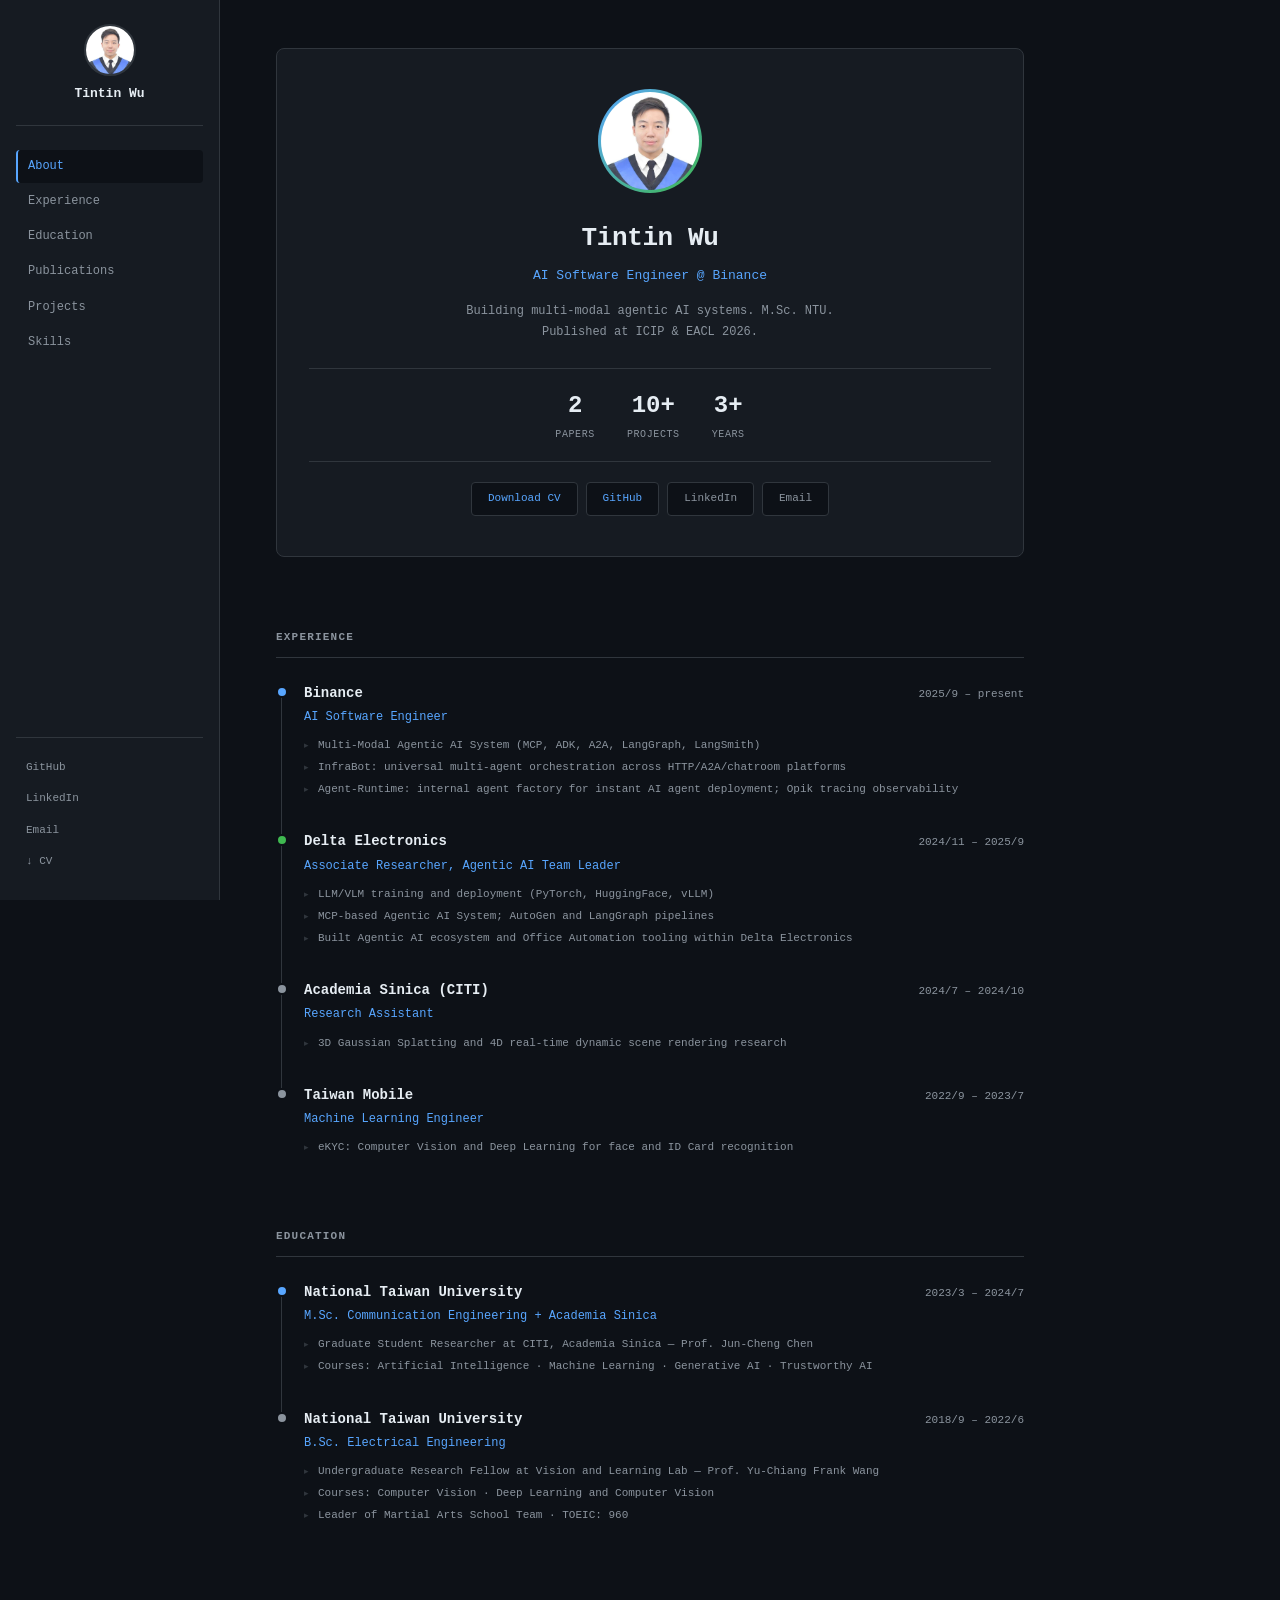
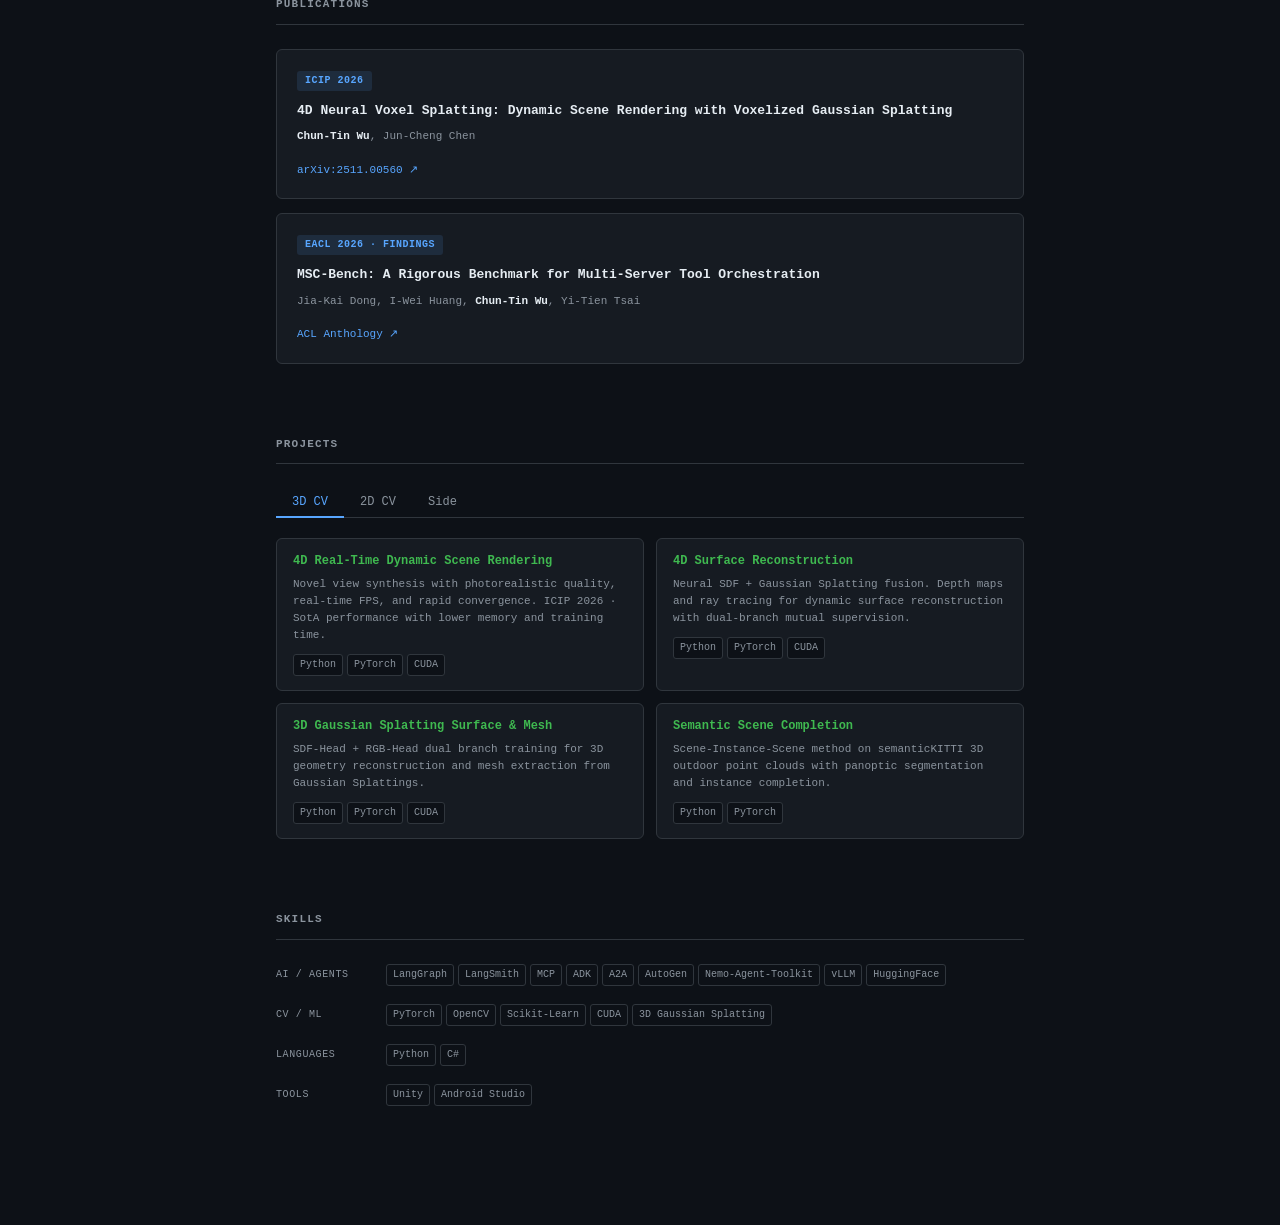
==== index.html @ 4a56d242 "feat: add CV download buttons to hero and sidebar" ====
<!DOCTYPE html>
<html lang="en">
<head>
  <meta charset="UTF-8">
  <meta name="viewport" content="width=device-width, initial-scale=1.0">
  <title>Tintin Wu — AI Engineer &amp; Researcher</title>
  <link rel="stylesheet" href="style.css">
</head>
<body>

  <button class="hamburger" id="hamburger" aria-label="Toggle navigation">&#9776;</button>

  <nav class="sidebar" id="sidebar">
    <div class="sidebar-top">
      <img src="assets/photo.jpg" alt="Tintin Wu" class="sidebar-photo">
      <span class="sidebar-name">Tintin Wu</span>
    </div>
    <ul class="sidebar-nav">
      <li><a href="#about"        class="nav-link">About</a></li>
      <li><a href="#experience"   class="nav-link">Experience</a></li>
      <li><a href="#education"    class="nav-link">Education</a></li>
      <li><a href="#publications" class="nav-link">Publications</a></li>
      <li><a href="#projects"     class="nav-link">Projects</a></li>
      <li><a href="#skills"       class="nav-link">Skills</a></li>
    </ul>
    <div class="sidebar-links">
      <a href="https://github.com/Tintin-Wu" target="_blank" rel="noopener" class="icon-link">GitHub</a>
      <a href="https://www.linkedin.com/in/tintin-wu-431780167" target="_blank" rel="noopener" class="icon-link">LinkedIn</a>
      <a href="mailto:tintinwu1999@gmail.com" class="icon-link">Email</a>
      <a href="assets/tintin-cv.pdf" download="Tintin-Wu-CV.pdf" class="icon-link">↓ CV</a>
    </div>
  </nav>

  <main class="content">

    <!-- ── About ── -->
    <section id="about" class="section">
      <div class="hero-card">
        <div class="hero-avatar-ring">
          <img src="assets/photo.jpg" alt="Tintin Wu" class="hero-photo">
        </div>
        <h1 class="hero-name">Tintin Wu</h1>
        <p class="hero-title">AI Software Engineer @ Binance</p>
        <p class="hero-bio">
          Building multi-modal agentic AI systems. M.Sc. NTU.<br>
          Published at ICIP &amp; EACL 2026.
        </p>
        <div class="hero-stats">
          <div class="stat"><span class="stat-value">2</span><span class="stat-label">Papers</span></div>
          <div class="stat"><span class="stat-value">10+</span><span class="stat-label">Projects</span></div>
          <div class="stat"><span class="stat-value">3+</span><span class="stat-label">Years</span></div>
        </div>
        <div class="hero-links">
          <a href="assets/tintin-cv.pdf" download="Tintin-Wu-CV.pdf" class="hero-btn">Download CV</a>
          <a href="https://github.com/Tintin-Wu" target="_blank" rel="noopener" class="hero-btn">GitHub</a>
          <a href="https://www.linkedin.com/in/tintin-wu-431780167" target="_blank" rel="noopener" class="hero-btn secondary">LinkedIn</a>
          <a href="mailto:tintinwu1999@gmail.com" class="hero-btn secondary">Email</a>
        </div>
      </div>
    </section>

    <!-- ── Experience ── -->
    <section id="experience" class="section">
      <h2 class="section-title">Experience</h2>
      <div class="timeline">

        <div class="timeline-item">
          <div class="timeline-dot blue"></div>
          <div class="timeline-content">
            <div class="timeline-header">
              <span class="timeline-company">Binance</span>
              <span class="timeline-period">2025/9 – present</span>
            </div>
            <div class="timeline-role">AI Software Engineer</div>
            <ul class="timeline-bullets">
              <li>Multi-Modal Agentic AI System (MCP, ADK, A2A, LangGraph, LangSmith)</li>
              <li>InfraBot: universal multi-agent orchestration across HTTP/A2A/chatroom platforms</li>
              <li>Agent-Runtime: internal agent factory for instant AI agent deployment; Opik tracing observability</li>
            </ul>
          </div>
        </div>

        <div class="timeline-item">
          <div class="timeline-dot green"></div>
          <div class="timeline-content">
            <div class="timeline-header">
              <span class="timeline-company">Delta Electronics</span>
              <span class="timeline-period">2024/11 – 2025/9</span>
            </div>
            <div class="timeline-role">Associate Researcher, Agentic AI Team Leader</div>
            <ul class="timeline-bullets">
              <li>LLM/VLM training and deployment (PyTorch, HuggingFace, vLLM)</li>
              <li>MCP-based Agentic AI System; AutoGen and LangGraph pipelines</li>
              <li>Built Agentic AI ecosystem and Office Automation tooling within Delta Electronics</li>
            </ul>
          </div>
        </div>

        <div class="timeline-item">
          <div class="timeline-dot gray"></div>
          <div class="timeline-content">
            <div class="timeline-header">
              <span class="timeline-company">Academia Sinica (CITI)</span>
              <span class="timeline-period">2024/7 – 2024/10</span>
            </div>
            <div class="timeline-role">Research Assistant</div>
            <ul class="timeline-bullets">
              <li>3D Gaussian Splatting and 4D real-time dynamic scene rendering research</li>
            </ul>
          </div>
        </div>

        <div class="timeline-item last">
          <div class="timeline-dot gray"></div>
          <div class="timeline-content">
            <div class="timeline-header">
              <span class="timeline-company">Taiwan Mobile</span>
              <span class="timeline-period">2022/9 – 2023/7</span>
            </div>
            <div class="timeline-role">Machine Learning Engineer</div>
            <ul class="timeline-bullets">
              <li>eKYC: Computer Vision and Deep Learning for face and ID Card recognition</li>
            </ul>
          </div>
        </div>

      </div>
    </section>

    <!-- ── Education ── -->
    <section id="education" class="section">
      <h2 class="section-title">Education</h2>
      <div class="timeline">

        <div class="timeline-item">
          <div class="timeline-dot blue"></div>
          <div class="timeline-content">
            <div class="timeline-header">
              <span class="timeline-company">National Taiwan University</span>
              <span class="timeline-period">2023/3 – 2024/7</span>
            </div>
            <div class="timeline-role">M.Sc. Communication Engineering + Academia Sinica</div>
            <ul class="timeline-bullets">
              <li>Graduate Student Researcher at CITI, Academia Sinica — Prof. Jun-Cheng Chen</li>
              <li>Courses: Artificial Intelligence · Machine Learning · Generative AI · Trustworthy AI</li>
            </ul>
          </div>
        </div>

        <div class="timeline-item last">
          <div class="timeline-dot gray"></div>
          <div class="timeline-content">
            <div class="timeline-header">
              <span class="timeline-company">National Taiwan University</span>
              <span class="timeline-period">2018/9 – 2022/6</span>
            </div>
            <div class="timeline-role">B.Sc. Electrical Engineering</div>
            <ul class="timeline-bullets">
              <li>Undergraduate Research Fellow at Vision and Learning Lab — Prof. Yu-Chiang Frank Wang</li>
              <li>Courses: Computer Vision · Deep Learning and Computer Vision</li>
              <li>Leader of Martial Arts School Team · TOEIC: 960</li>
            </ul>
          </div>
        </div>

      </div>
    </section>

    <!-- ── Publications ── -->
    <section id="publications" class="section">
      <h2 class="section-title">Publications</h2>
      <div class="pub-list">

        <div class="pub-card">
          <span class="pub-venue">ICIP 2026</span>
          <h3 class="pub-title">4D Neural Voxel Splatting: Dynamic Scene Rendering with Voxelized Gaussian Splatting</h3>
          <p class="pub-authors"><strong>Chun-Tin Wu</strong>, Jun-Cheng Chen</p>
          <a href="https://arxiv.org/abs/2511.00560" target="_blank" rel="noopener" class="pub-link">arXiv:2511.00560 ↗</a>
        </div>

        <div class="pub-card">
          <span class="pub-venue">EACL 2026 · Findings</span>
          <h3 class="pub-title">MSC-Bench: A Rigorous Benchmark for Multi-Server Tool Orchestration</h3>
          <p class="pub-authors">Jia-Kai Dong, I-Wei Huang, <strong>Chun-Tin Wu</strong>, Yi-Tien Tsai</p>
          <a href="https://aclanthology.org/" target="_blank" rel="noopener" class="pub-link">ACL Anthology ↗</a>
        </div>

      </div>
    </section>

    <!-- ── Projects ── -->
    <section id="projects" class="section">
      <h2 class="section-title">Projects</h2>
      <div class="tab-bar">
        <button class="tab active" data-tab="3dcv">3D CV</button>
        <button class="tab" data-tab="2dcv">2D CV</button>
        <button class="tab" data-tab="side">Side</button>
      </div>
      <div class="projects-grid">

        <div class="project-card" data-category="3dcv">
          <h3 class="project-title">4D Real-Time Dynamic Scene Rendering</h3>
          <p class="project-desc">Novel view synthesis with photorealistic quality, real-time FPS, and rapid convergence. ICIP 2026 · SotA performance with lower memory and training time.</p>
          <div class="project-tags">
            <span class="tag">Python</span><span class="tag">PyTorch</span><span class="tag">CUDA</span>
          </div>
        </div>

        <div class="project-card" data-category="3dcv">
          <h3 class="project-title">4D Surface Reconstruction</h3>
          <p class="project-desc">Neural SDF + Gaussian Splatting fusion. Depth maps and ray tracing for dynamic surface reconstruction with dual-branch mutual supervision.</p>
          <div class="project-tags">
            <span class="tag">Python</span><span class="tag">PyTorch</span><span class="tag">CUDA</span>
          </div>
        </div>

        <div class="project-card" data-category="3dcv">
          <h3 class="project-title">3D Gaussian Splatting Surface &amp; Mesh</h3>
          <p class="project-desc">SDF-Head + RGB-Head dual branch training for 3D geometry reconstruction and mesh extraction from Gaussian Splattings.</p>
          <div class="project-tags">
            <span class="tag">Python</span><span class="tag">PyTorch</span><span class="tag">CUDA</span>
          </div>
        </div>

        <div class="project-card" data-category="3dcv">
          <h3 class="project-title">Semantic Scene Completion</h3>
          <p class="project-desc">Scene-Instance-Scene method on semanticKITTI 3D outdoor point clouds with panoptic segmentation and instance completion.</p>
          <div class="project-tags">
            <span class="tag">Python</span><span class="tag">PyTorch</span>
          </div>
        </div>

        <div class="project-card hidden" data-category="2dcv">
          <h3 class="project-title">Face Presentation Attack Detection</h3>
          <p class="project-desc">SwinV2-s + EfficientNet-s + RegNet ensemble with multi-head classifier. 99.97% accuracy on Celeb-A Spoof dataset.</p>
          <div class="project-tags">
            <span class="tag">Python</span><span class="tag">PyTorch</span><span class="tag">OpenCV</span>
          </div>
        </div>

        <div class="project-card hidden" data-category="2dcv">
          <h3 class="project-title">One Class Fake ID Detection</h3>
          <p class="project-desc">Fake ID detection trained only on real IDs. Uses Segment Anything Model for synthetic fake generation.</p>
          <div class="project-tags">
            <span class="tag">Python</span><span class="tag">PyTorch</span><span class="tag">HuggingFace</span>
          </div>
        </div>

        <div class="project-card hidden" data-category="2dcv">
          <h3 class="project-title">Anti-Counterfeiting Label Detection</h3>
          <p class="project-desc">Hologram detection on National ID Cards via Hue distribution analysis from video input.</p>
          <div class="project-tags">
            <span class="tag">Python</span><span class="tag">OpenCV</span>
          </div>
        </div>

        <div class="project-card hidden" data-category="2dcv">
          <h3 class="project-title">Light Weight Face Detection</h3>
          <p class="project-desc">Inverted Residual + FPN + SSH + DCN architecture. Precision 80.82, NME 6.25, model size under 5MB.</p>
          <div class="project-tags">
            <span class="tag">Python</span><span class="tag">PyTorch</span>
          </div>
        </div>

        <div class="project-card hidden" data-category="2dcv">
          <h3 class="project-title">Face Anti-Spoofing</h3>
          <p class="project-desc">MobileNetV2 + Bidirectional LSTM on 11-frame sequences. 99.3% accuracy on Oulu-NPU and SiW datasets.</p>
          <div class="project-tags">
            <span class="tag">Python</span><span class="tag">PyTorch</span>
          </div>
        </div>

        <div class="project-card hidden" data-category="side">
          <h3 class="project-title">Peng-Hu VR Project</h3>
          <p class="project-desc">VR first-person shooter set in Peng-Hu. Google Cardboard, 15-min game with custom 3D island and lava models.</p>
          <div class="project-tags">
            <span class="tag">Unity</span><span class="tag">C#</span><span class="tag">Android Studio</span>
          </div>
        </div>

      </div>
    </section>

    <!-- ── Skills ── -->
    <section id="skills" class="section">
      <h2 class="section-title">Skills</h2>
      <div class="skills-groups">

        <div class="skill-group">
          <span class="skill-label">AI / Agents</span>
          <div class="skill-tags">
            <span class="tag">LangGraph</span><span class="tag">LangSmith</span><span class="tag">MCP</span>
            <span class="tag">ADK</span><span class="tag">A2A</span><span class="tag">AutoGen</span>
            <span class="tag">Nemo-Agent-Toolkit</span><span class="tag">vLLM</span><span class="tag">HuggingFace</span>
          </div>
        </div>

        <div class="skill-group">
          <span class="skill-label">CV / ML</span>
          <div class="skill-tags">
            <span class="tag">PyTorch</span><span class="tag">OpenCV</span><span class="tag">Scikit-Learn</span>
            <span class="tag">CUDA</span><span class="tag">3D Gaussian Splatting</span>
          </div>
        </div>

        <div class="skill-group">
          <span class="skill-label">Languages</span>
          <div class="skill-tags">
            <span class="tag">Python</span><span class="tag">C#</span>
          </div>
        </div>

        <div class="skill-group">
          <span class="skill-label">Tools</span>
          <div class="skill-tags">
            <span class="tag">Unity</span><span class="tag">Android Studio</span>
          </div>
        </div>

      </div>
    </section>

  </main>

  <script src="script.js"></script>
</body>
</html>
---- style.css ----
/* ── Variables ── */
:root {
  --bg:       #0d1117;
  --surface:  #161b22;
  --border:   #30363d;
  --text:     #e6edf3;
  --muted:    #8b949e;
  --accent:   #58a6ff;
  --green:    #3fb950;
  --sidebar-w: 220px;
}

/* ── Reset ── */
*, *::before, *::after { box-sizing: border-box; margin: 0; padding: 0; }

html { scroll-behavior: smooth; }

body {
  background: var(--bg);
  color: var(--text);
  font-family: ui-monospace, SFMono-Regular, Menlo, monospace;
  font-size: 14px;
  line-height: 1.6;
  display: flex;
  min-height: 100vh;
}

a { color: inherit; }

/* ── Sidebar ── */
.sidebar {
  position: fixed;
  top: 0; left: 0;
  width: var(--sidebar-w);
  height: 100vh;
  background: var(--surface);
  border-right: 1px solid var(--border);
  display: flex;
  flex-direction: column;
  padding: 24px 16px;
  z-index: 100;
  overflow-y: auto;
}

.sidebar-top {
  display: flex;
  flex-direction: column;
  align-items: center;
  gap: 8px;
  margin-bottom: 24px;
  padding-bottom: 20px;
  border-bottom: 1px solid var(--border);
}

.sidebar-photo {
  width: 52px;
  height: 52px;
  border-radius: 50%;
  object-fit: cover;
  object-position: center top;
  border: 2px solid var(--border);
}

.sidebar-name {
  font-size: 13px;
  font-weight: 700;
  color: var(--text);
}

/* ── Sidebar nav ── */
.sidebar-nav {
  list-style: none;
  flex: 1;
  display: flex;
  flex-direction: column;
  gap: 2px;
}

.nav-link {
  display: block;
  padding: 7px 10px;
  color: var(--muted);
  text-decoration: none;
  font-size: 12px;
  border-radius: 4px;
  border-left: 2px solid transparent;
  transition: background 0.15s, color 0.15s, border-color 0.15s;
}

.nav-link:hover { background: var(--bg); color: var(--text); }

.nav-link.active {
  background: var(--bg);
  color: var(--accent);
  border-left-color: var(--accent);
}

/* ── Sidebar footer links ── */
.sidebar-links {
  display: flex;
  flex-direction: column;
  gap: 4px;
  padding-top: 16px;
  border-top: 1px solid var(--border);
}

.icon-link {
  color: var(--muted);
  font-size: 11px;
  text-decoration: none;
  padding: 5px 10px;
  border-radius: 4px;
  transition: color 0.15s, background 0.15s;
}

.icon-link:hover { color: var(--accent); background: var(--bg); }

/* ── Main content ── */
.content {
  margin-left: var(--sidebar-w);
  padding: 48px 56px;
  max-width: 860px;
  width: 100%;
}

/* ── Section ── */
.section { margin-bottom: 72px; }

.section-title {
  font-size: 11px;
  font-weight: 700;
  color: var(--muted);
  text-transform: uppercase;
  letter-spacing: 1.2px;
  margin-bottom: 24px;
  padding-bottom: 10px;
  border-bottom: 1px solid var(--border);
}

/* ── Hero card ── */
.hero-card {
  background: var(--surface);
  border: 1px solid var(--border);
  border-radius: 8px;
  padding: 40px 32px;
  text-align: center;
}

.hero-avatar-ring {
  width: 104px;
  height: 104px;
  border-radius: 50%;
  background: linear-gradient(135deg, var(--accent), var(--green));
  padding: 3px;
  display: inline-block;
  margin-bottom: 18px;
}

.hero-photo {
  width: 98px;
  height: 98px;
  border-radius: 50%;
  object-fit: cover;
  object-position: center top;
  display: block;
}

.hero-name {
  font-size: 26px;
  font-weight: 700;
  color: var(--text);
  letter-spacing: -0.4px;
  margin-bottom: 6px;
}

.hero-title {
  font-size: 13px;
  color: var(--accent);
  margin-bottom: 14px;
}

.hero-bio {
  font-size: 12px;
  color: var(--muted);
  line-height: 1.8;
  max-width: 380px;
  margin: 0 auto 24px;
}

.hero-stats {
  display: flex;
  justify-content: center;
  gap: 32px;
  padding: 18px 0;
  border-top: 1px solid var(--border);
  border-bottom: 1px solid var(--border);
  margin-bottom: 20px;
}

.stat { text-align: center; }

.stat-value {
  display: block;
  font-size: 24px;
  font-weight: 700;
  color: var(--text);
}

.stat-label {
  display: block;
  font-size: 10px;
  color: var(--muted);
  text-transform: uppercase;
  letter-spacing: 0.6px;
  margin-top: 2px;
}

.hero-links {
  display: flex;
  justify-content: center;
  gap: 8px;
  flex-wrap: wrap;
}

.hero-btn {
  background: var(--bg);
  border: 1px solid var(--border);
  color: var(--accent);
  padding: 7px 16px;
  border-radius: 4px;
  font-size: 11px;
  font-family: inherit;
  text-decoration: none;
  cursor: pointer;
  transition: border-color 0.15s, color 0.15s;
}

.hero-btn:hover { border-color: var(--accent); }

.hero-btn.secondary { color: var(--muted); }

.hero-btn.secondary:hover { color: var(--text); border-color: var(--muted); }

/* ── Timeline ── */
.timeline { display: flex; flex-direction: column; }

.timeline-item {
  display: flex;
  gap: 16px;
  position: relative;
}

.timeline-item:not(.last)::before {
  content: '';
  position: absolute;
  left: 5px;
  top: 14px;
  bottom: -4px;
  width: 1px;
  background: var(--border);
}

.timeline-dot {
  width: 12px;
  height: 12px;
  border-radius: 50%;
  flex-shrink: 0;
  margin-top: 4px;
  border: 2px solid var(--bg);
  position: relative;
  z-index: 1;
}

.timeline-dot.blue  { background: var(--accent); }
.timeline-dot.green { background: var(--green); }
.timeline-dot.gray  { background: var(--muted); }

.timeline-content {
  padding-bottom: 32px;
  flex: 1;
}

.timeline-item.last .timeline-content { padding-bottom: 0; }

.timeline-header {
  display: flex;
  justify-content: space-between;
  align-items: baseline;
  gap: 12px;
  flex-wrap: wrap;
  margin-bottom: 4px;
}

.timeline-company {
  font-size: 14px;
  font-weight: 700;
  color: var(--text);
}

.timeline-period {
  font-size: 11px;
  color: var(--muted);
  white-space: nowrap;
}

.timeline-role {
  font-size: 12px;
  color: var(--accent);
  margin-bottom: 10px;
}

.timeline-bullets {
  list-style: none;
  display: flex;
  flex-direction: column;
  gap: 5px;
}

.timeline-bullets li {
  font-size: 11px;
  color: var(--muted);
  line-height: 1.55;
  padding-left: 14px;
  position: relative;
}

.timeline-bullets li::before {
  content: '▸';
  position: absolute;
  left: 0;
  color: var(--border);
  font-size: 9px;
  top: 3px;
}

/* ── Publications ── */
.pub-list { display: flex; flex-direction: column; gap: 14px; }

.pub-card {
  background: var(--surface);
  border: 1px solid var(--border);
  border-radius: 6px;
  padding: 18px 20px;
  transition: border-color 0.15s;
}

.pub-card:hover { border-color: var(--accent); }

.pub-venue {
  display: inline-block;
  background: rgba(88, 166, 255, 0.12);
  color: var(--accent);
  font-size: 10px;
  font-weight: 700;
  padding: 2px 8px;
  border-radius: 3px;
  margin-bottom: 10px;
  text-transform: uppercase;
  letter-spacing: 0.5px;
}

.pub-title {
  font-size: 13px;
  font-weight: 700;
  color: var(--text);
  line-height: 1.5;
  margin-bottom: 8px;
}

.pub-authors {
  font-size: 11px;
  color: var(--muted);
  margin-bottom: 12px;
}

.pub-authors strong { color: var(--text); }

.pub-link {
  font-size: 11px;
  color: var(--accent);
  text-decoration: none;
}

.pub-link:hover { text-decoration: underline; }

/* ── Projects tabs ── */
.tab-bar {
  display: flex;
  gap: 0;
  border-bottom: 1px solid var(--border);
  margin-bottom: 20px;
}

.tab {
  background: none;
  border: none;
  border-bottom: 2px solid transparent;
  color: var(--muted);
  font-family: inherit;
  font-size: 12px;
  padding: 7px 16px;
  cursor: pointer;
  margin-bottom: -1px;
  transition: color 0.15s, border-color 0.15s;
}

.tab:hover { color: var(--text); }

.tab.active {
  color: var(--accent);
  border-bottom-color: var(--accent);
}

/* ── Projects grid ── */
.projects-grid {
  display: grid;
  grid-template-columns: 1fr 1fr;
  gap: 12px;
}

.project-card {
  background: var(--surface);
  border: 1px solid var(--border);
  border-radius: 6px;
  padding: 14px 16px;
  transition: border-color 0.15s;
}

.project-card:hover { border-color: var(--green); }

.project-card.hidden { display: none; }

.project-title {
  font-size: 12px;
  font-weight: 700;
  color: var(--green);
  margin-bottom: 6px;
  line-height: 1.4;
}

.project-desc {
  font-size: 11px;
  color: var(--muted);
  line-height: 1.55;
  margin-bottom: 10px;
}

.project-tags,
.skill-tags {
  display: flex;
  flex-wrap: wrap;
  gap: 4px;
}

.tag {
  background: var(--bg);
  border: 1px solid var(--border);
  color: var(--muted);
  font-size: 10px;
  padding: 2px 6px;
  border-radius: 3px;
}

/* ── Skills ── */
.skills-groups { display: flex; flex-direction: column; gap: 18px; }

.skill-group {
  display: flex;
  align-items: flex-start;
  gap: 20px;
}

.skill-label {
  font-size: 10px;
  color: var(--muted);
  text-transform: uppercase;
  letter-spacing: 0.6px;
  min-width: 90px;
  padding-top: 3px;
  flex-shrink: 0;
}

/* ── Hamburger (mobile only) ── */
.hamburger {
  display: none;
  position: fixed;
  top: 12px; left: 12px;
  z-index: 200;
  background: var(--surface);
  border: 1px solid var(--border);
  color: var(--text);
  font-size: 16px;
  width: 36px; height: 36px;
  border-radius: 4px;
  cursor: pointer;
  transition: background 0.15s;
}

.hamburger:hover { background: var(--bg); }

/* ── Responsive ── */
@media (max-width: 768px) {
  .sidebar {
    transform: translateX(-100%);
    transition: transform 0.25s ease;
  }

  .sidebar.open { transform: translateX(0); }

  .content {
    margin-left: 0;
    padding: 64px 20px 48px;
    max-width: 100%;
  }

  .hamburger { display: flex; align-items: center; justify-content: center; }

  .projects-grid { grid-template-columns: 1fr; }

  .skill-group { flex-direction: column; gap: 8px; }

  .timeline-header { flex-direction: column; gap: 2px; }

  .hero-stats { gap: 20px; }
}
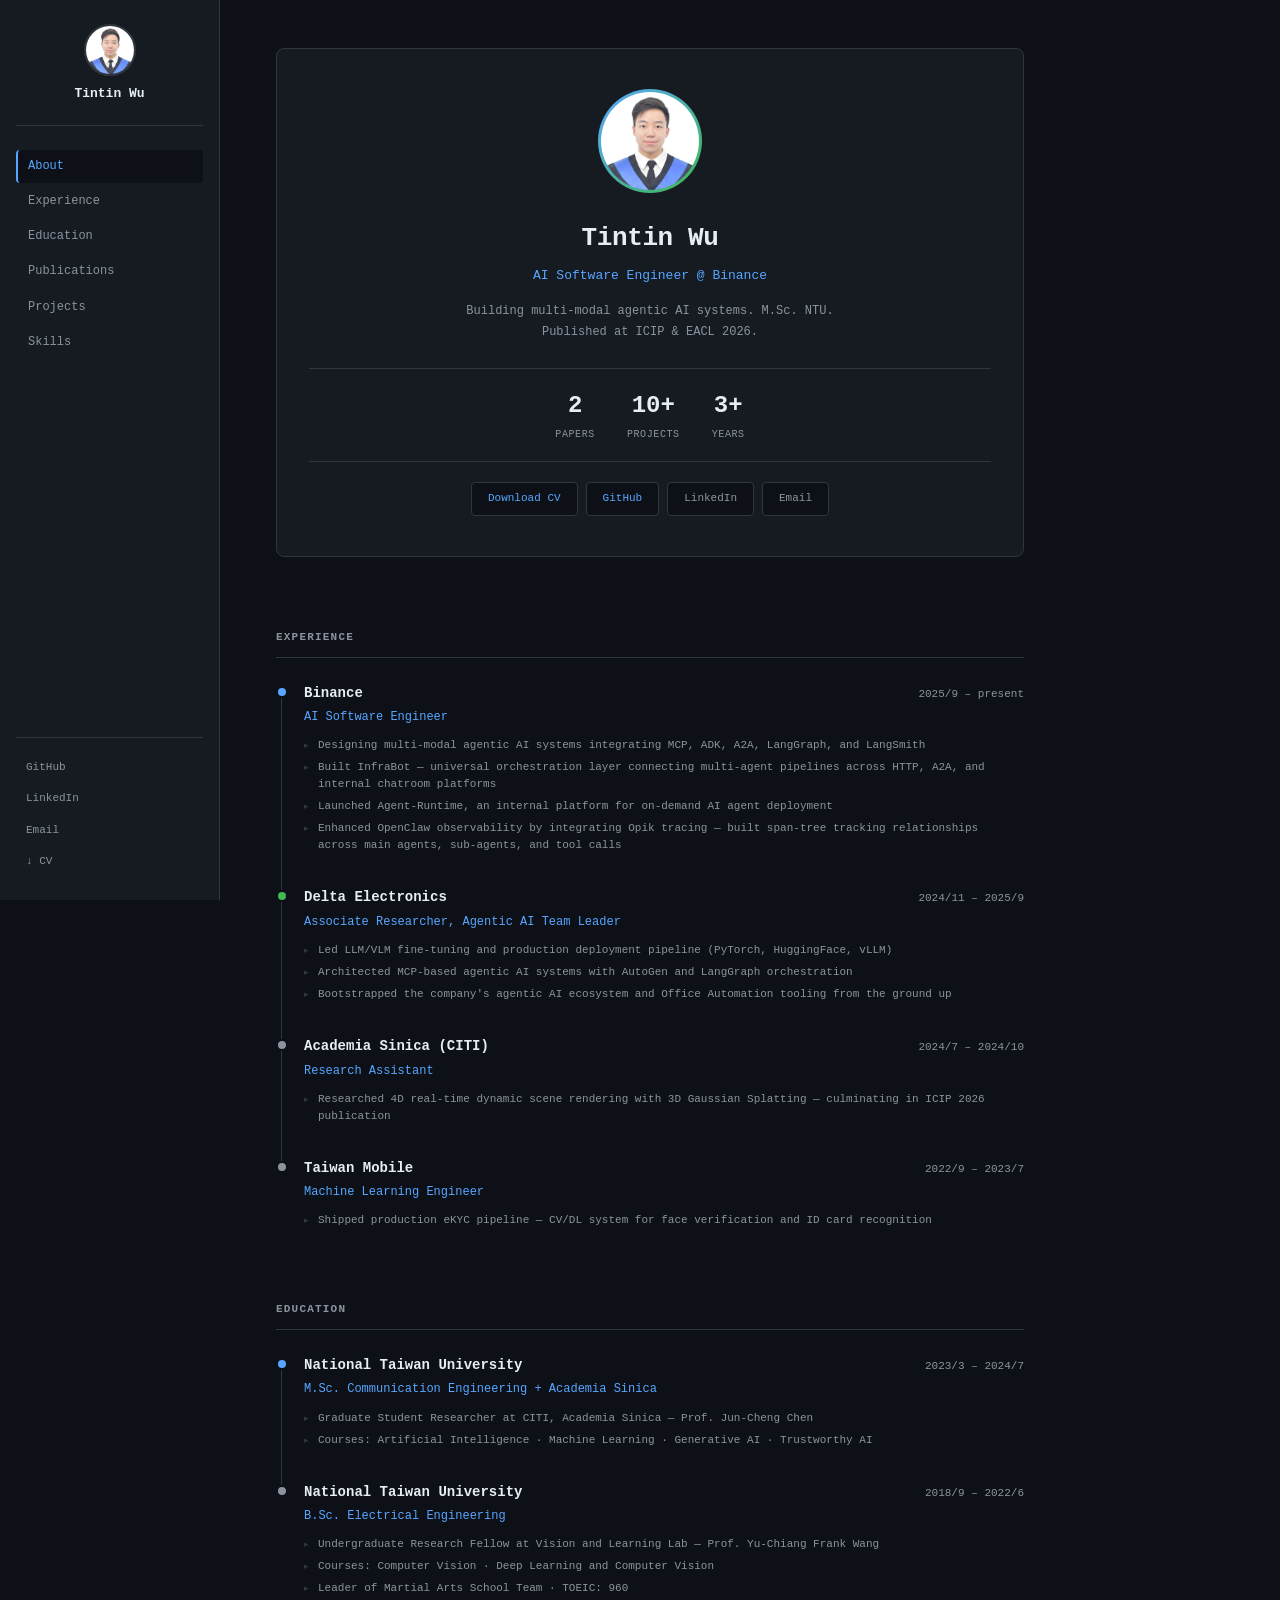
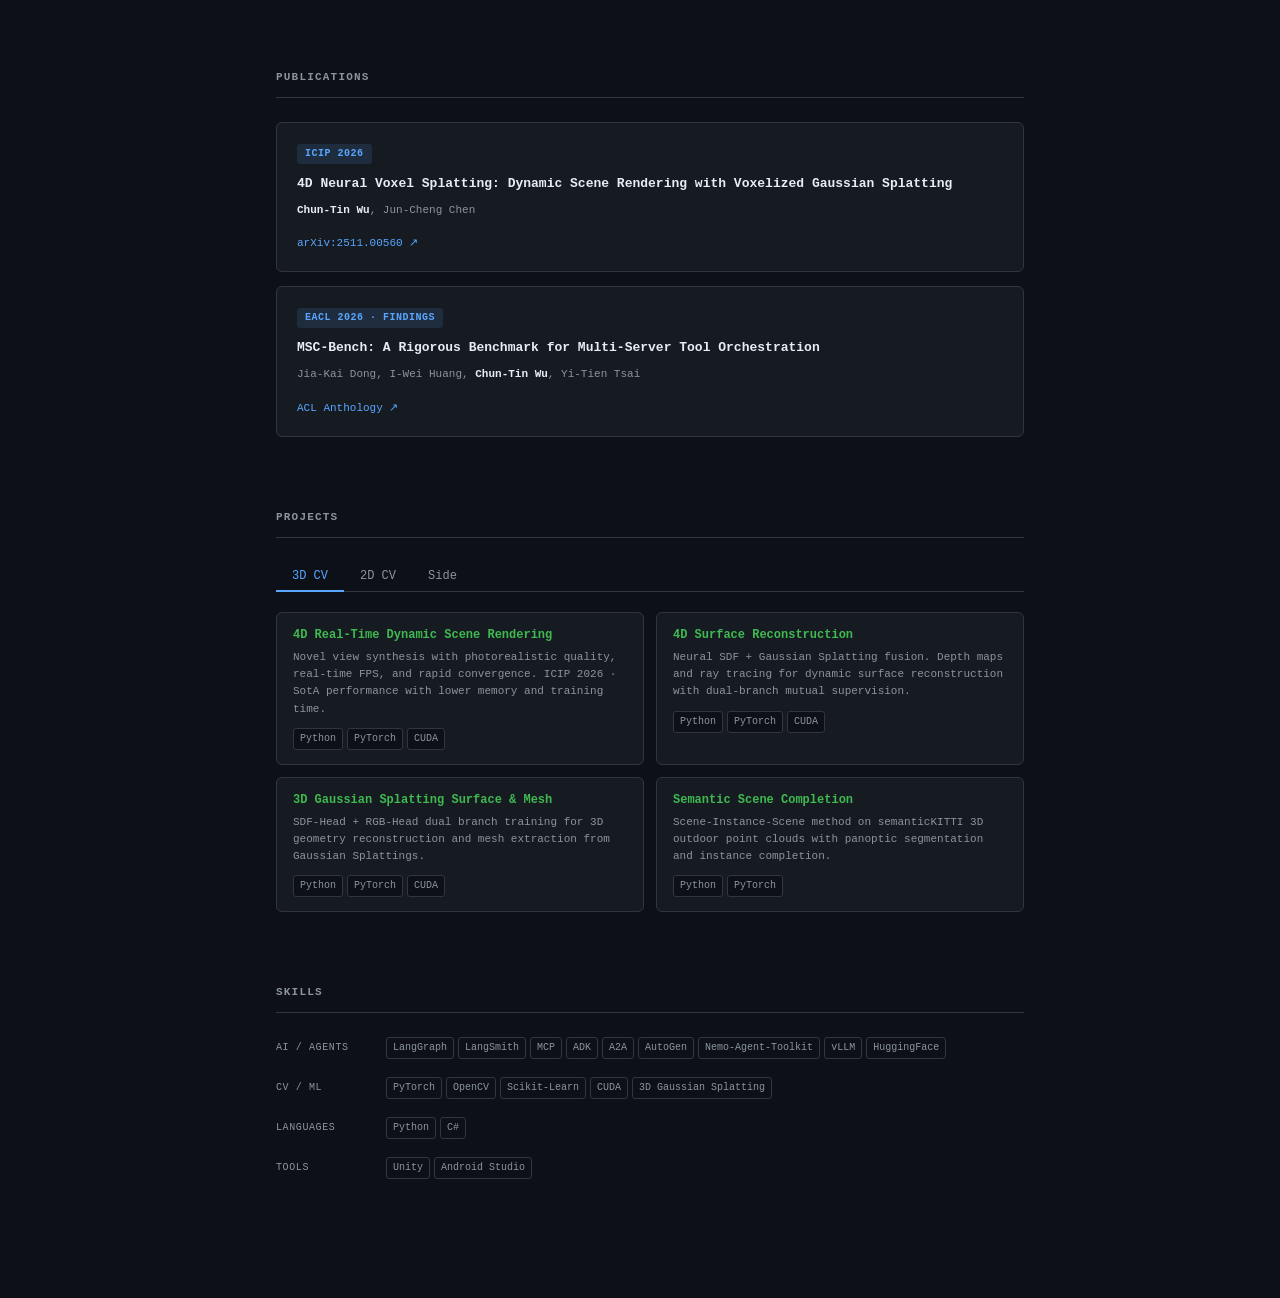
==== commit 38513411: "feat: rewrite experience bullets with impact-focused language" ====
--- a/index.html
+++ b/index.html
@@ -73,9 +73,10 @@
             </div>
             <div class="timeline-role">AI Software Engineer</div>
             <ul class="timeline-bullets">
-              <li>Multi-Modal Agentic AI System (MCP, ADK, A2A, LangGraph, LangSmith)</li>
-              <li>InfraBot: universal multi-agent orchestration across HTTP/A2A/chatroom platforms</li>
-              <li>Agent-Runtime: internal agent factory for instant AI agent deployment; Opik tracing observability</li>
+              <li>Designing multi-modal agentic AI systems integrating MCP, ADK, A2A, LangGraph, and LangSmith</li>
+              <li>Built InfraBot — universal orchestration layer connecting multi-agent pipelines across HTTP, A2A, and internal chatroom platforms</li>
+              <li>Launched Agent-Runtime, an internal platform for on-demand AI agent deployment</li>
+              <li>Enhanced OpenClaw observability by integrating Opik tracing — built span-tree tracking relationships across main agents, sub-agents, and tool calls</li>
             </ul>
           </div>
         </div>
@@ -89,9 +90,9 @@
             </div>
             <div class="timeline-role">Associate Researcher, Agentic AI Team Leader</div>
             <ul class="timeline-bullets">
-              <li>LLM/VLM training and deployment (PyTorch, HuggingFace, vLLM)</li>
-              <li>MCP-based Agentic AI System; AutoGen and LangGraph pipelines</li>
-              <li>Built Agentic AI ecosystem and Office Automation tooling within Delta Electronics</li>
+              <li>Led LLM/VLM fine-tuning and production deployment pipeline (PyTorch, HuggingFace, vLLM)</li>
+              <li>Architected MCP-based agentic AI systems with AutoGen and LangGraph orchestration</li>
+              <li>Bootstrapped the company's agentic AI ecosystem and Office Automation tooling from the ground up</li>
             </ul>
           </div>
         </div>
@@ -105,7 +106,7 @@
             </div>
             <div class="timeline-role">Research Assistant</div>
             <ul class="timeline-bullets">
-              <li>3D Gaussian Splatting and 4D real-time dynamic scene rendering research</li>
+              <li>Researched 4D real-time dynamic scene rendering with 3D Gaussian Splatting — culminating in ICIP 2026 publication</li>
             </ul>
           </div>
         </div>
@@ -119,7 +120,7 @@
             </div>
             <div class="timeline-role">Machine Learning Engineer</div>
             <ul class="timeline-bullets">
-              <li>eKYC: Computer Vision and Deep Learning for face and ID Card recognition</li>
+              <li>Shipped production eKYC pipeline — CV/DL system for face verification and ID card recognition</li>
             </ul>
           </div>
         </div>
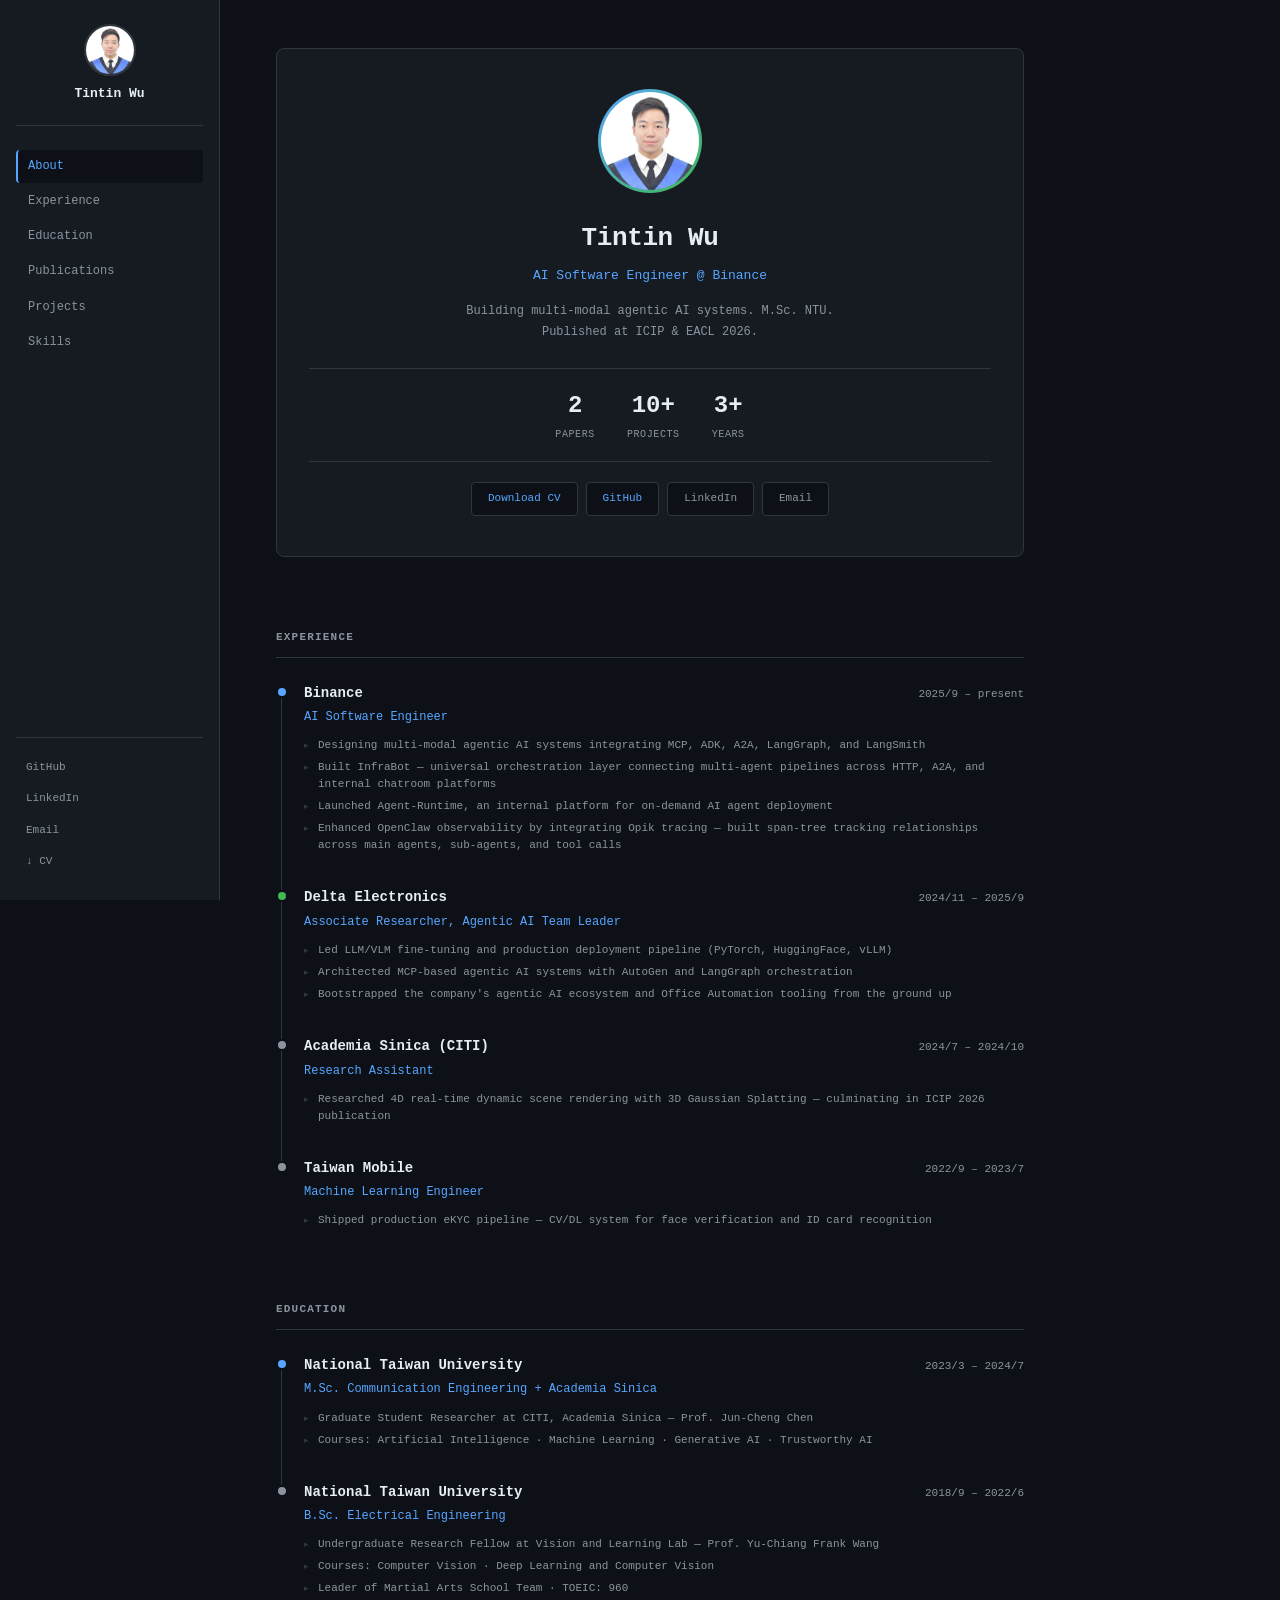
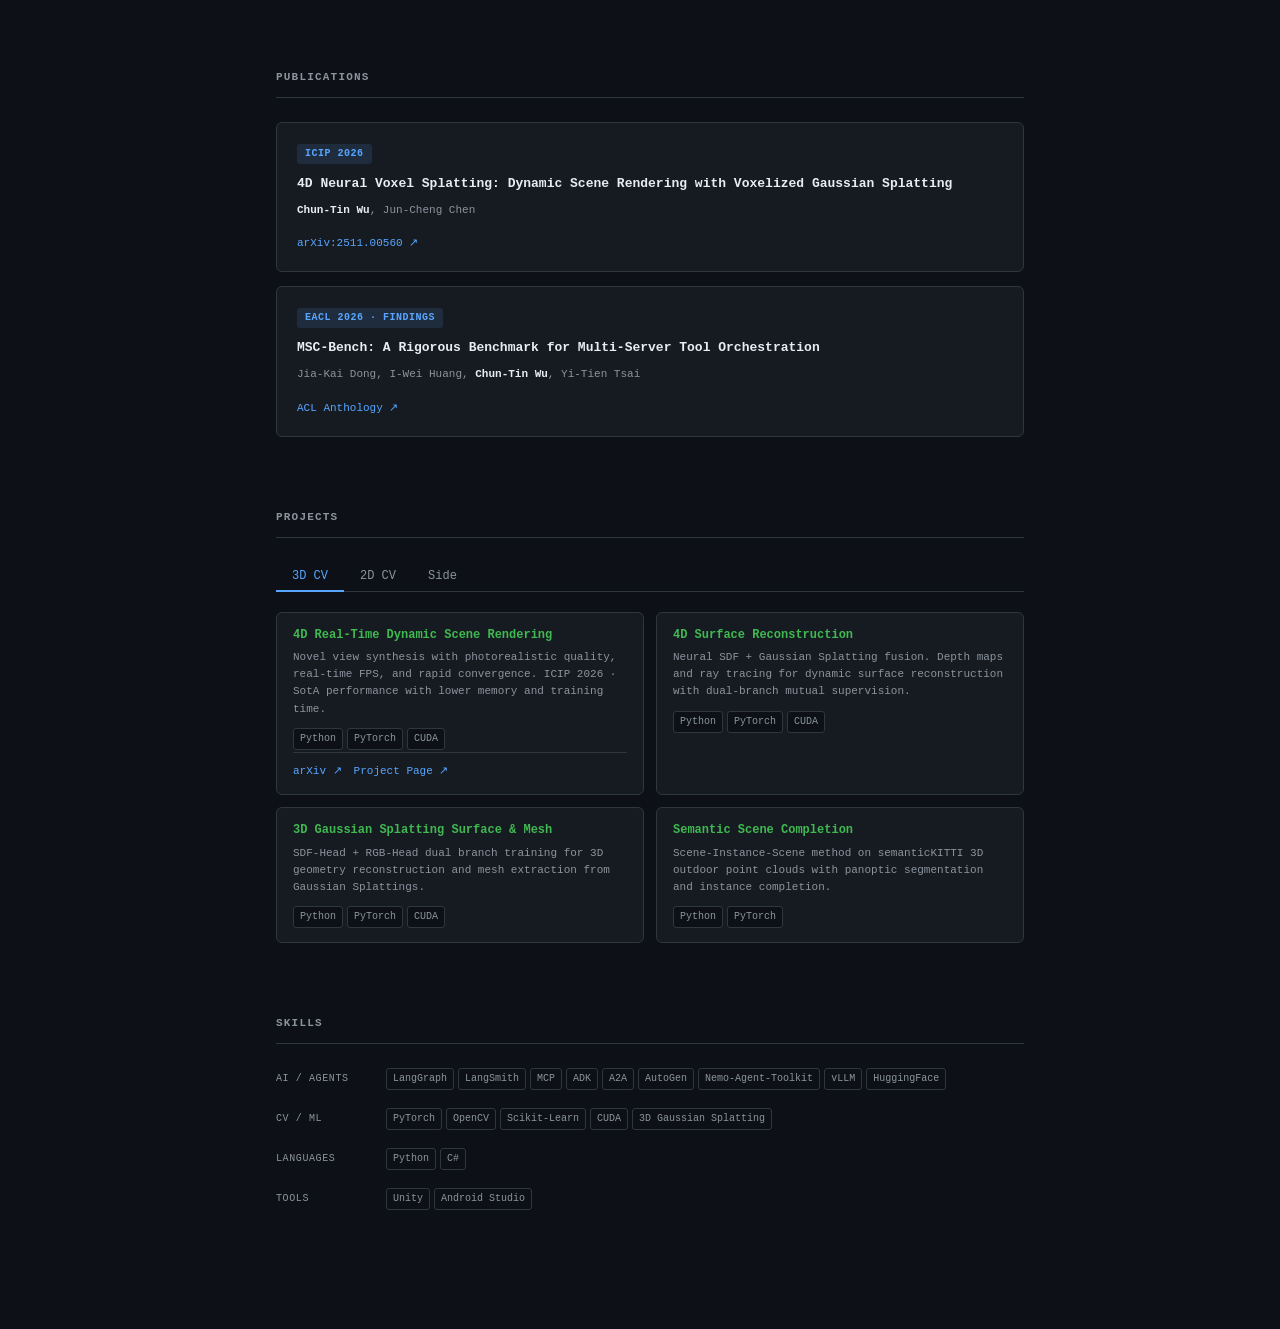
==== commit e2373afe: "feat: add arXiv and project page links to 4D rendering card" ====
--- a/index.html
+++ b/index.html
@@ -205,6 +205,10 @@
           <div class="project-tags">
             <span class="tag">Python</span><span class="tag">PyTorch</span><span class="tag">CUDA</span>
           </div>
+          <div class="project-links">
+            <a href="https://arxiv.org/abs/2511.00560" target="_blank" rel="noopener" class="project-link">arXiv ↗</a>
+            <a href="https://tintin-wu.github.io/4d-neural-voxel-splatting/" target="_blank" rel="noopener" class="project-link">Project Page ↗</a>
+          </div>
         </div>
 
         <div class="project-card" data-category="3dcv">
--- a/style.css
+++ b/style.css
@@ -523,3 +523,20 @@
 
   .hero-stats { gap: 20px; }
 }
+
+/* ── Project links ── */
+.project-links {
+  display: flex;
+  gap: 12px;
+  padding-top: 10px;
+  border-top: 1px solid var(--border);
+  margin-top: 2px;
+}
+
+.project-link {
+  font-size: 11px;
+  color: var(--accent);
+  text-decoration: none;
+}
+
+.project-link:hover { text-decoration: underline; }
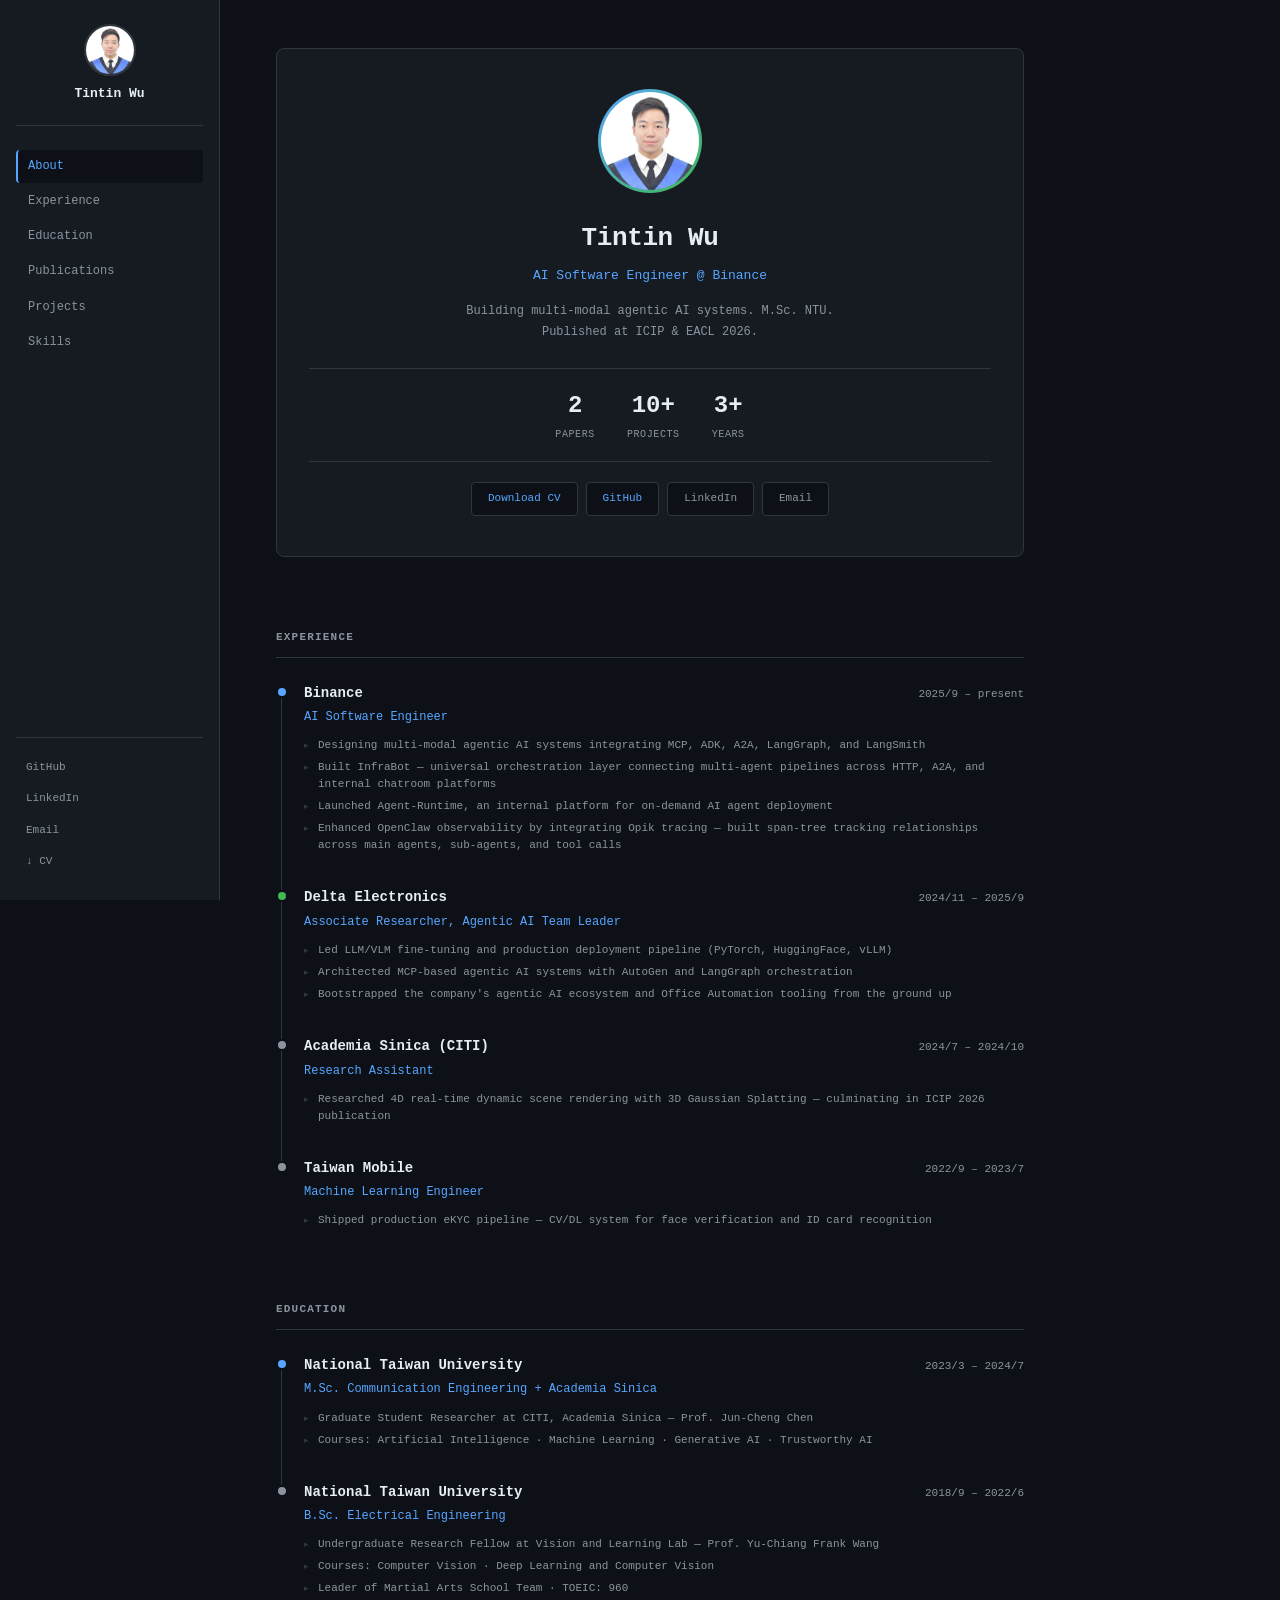
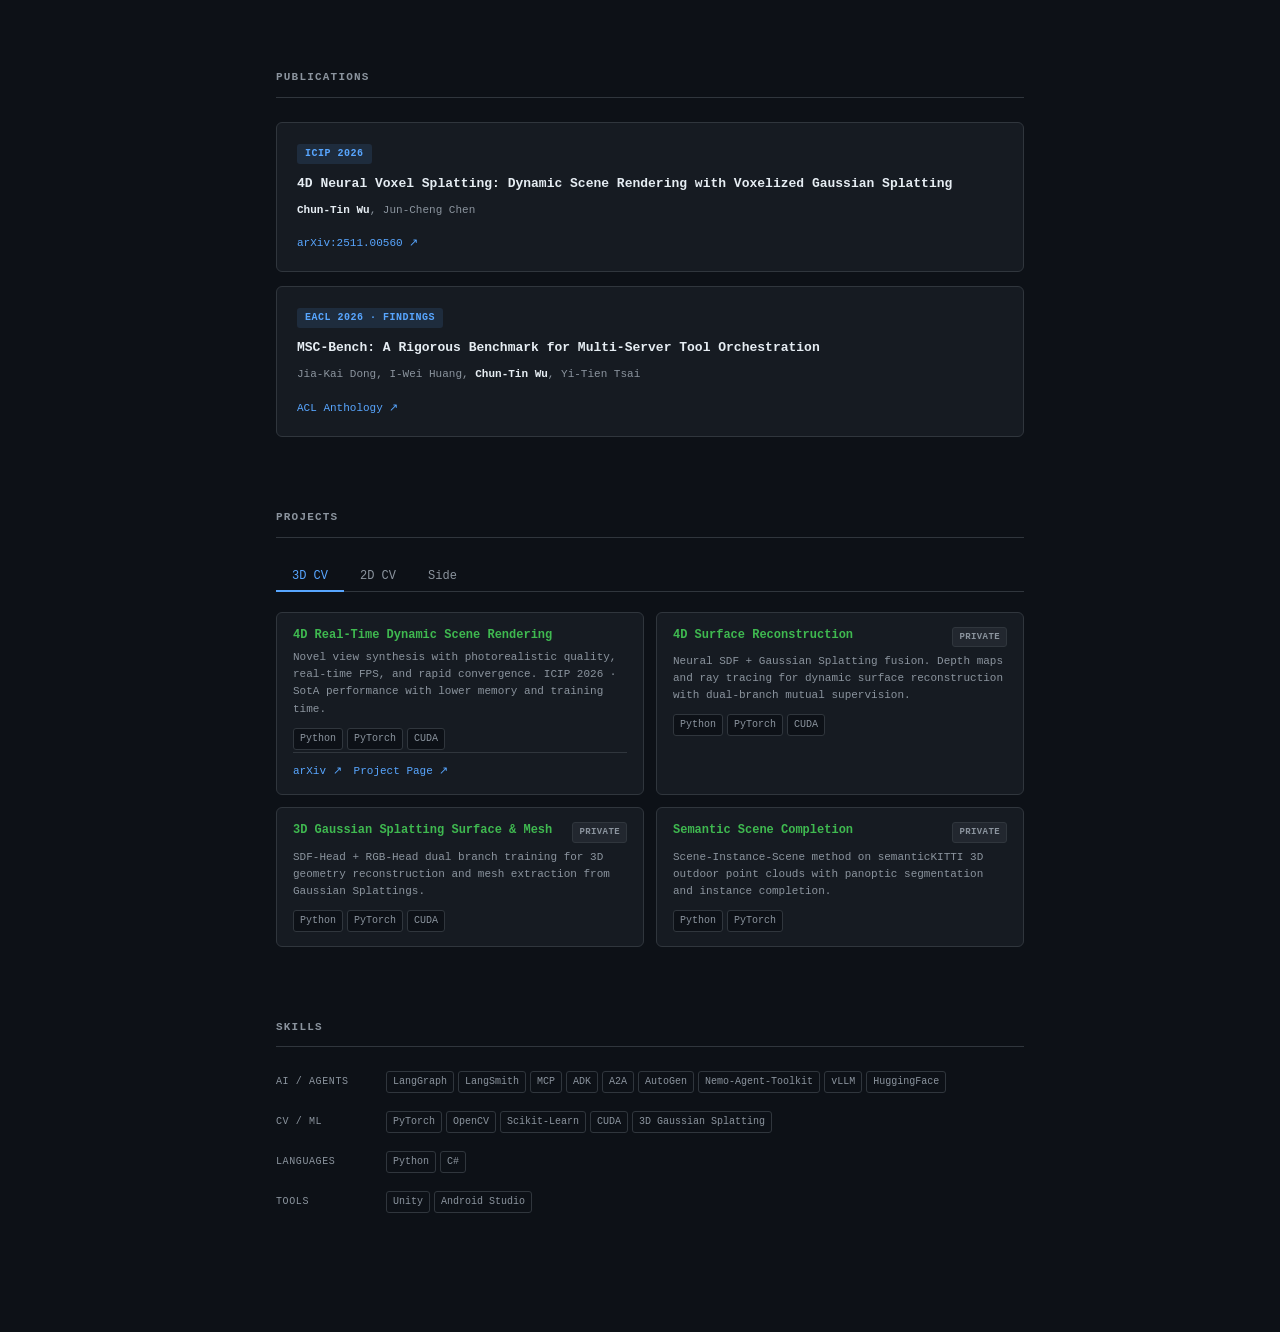
==== commit 103c3547: "feat: add PRIVATE badge to all non-public project cards" ====
--- a/index.html
+++ b/index.html
@@ -212,7 +212,10 @@
         </div>
 
         <div class="project-card" data-category="3dcv">
-          <h3 class="project-title">4D Surface Reconstruction</h3>
+          <div class="project-title-row">
+            <h3 class="project-title">4D Surface Reconstruction</h3>
+            <span class="project-private-badge">PRIVATE</span>
+          </div>
           <p class="project-desc">Neural SDF + Gaussian Splatting fusion. Depth maps and ray tracing for dynamic surface reconstruction with dual-branch mutual supervision.</p>
           <div class="project-tags">
             <span class="tag">Python</span><span class="tag">PyTorch</span><span class="tag">CUDA</span>
@@ -220,7 +223,10 @@
         </div>
 
         <div class="project-card" data-category="3dcv">
-          <h3 class="project-title">3D Gaussian Splatting Surface &amp; Mesh</h3>
+          <div class="project-title-row">
+            <h3 class="project-title">3D Gaussian Splatting Surface &amp; Mesh</h3>
+            <span class="project-private-badge">PRIVATE</span>
+          </div>
           <p class="project-desc">SDF-Head + RGB-Head dual branch training for 3D geometry reconstruction and mesh extraction from Gaussian Splattings.</p>
           <div class="project-tags">
             <span class="tag">Python</span><span class="tag">PyTorch</span><span class="tag">CUDA</span>
@@ -228,7 +234,10 @@
         </div>
 
         <div class="project-card" data-category="3dcv">
-          <h3 class="project-title">Semantic Scene Completion</h3>
+          <div class="project-title-row">
+            <h3 class="project-title">Semantic Scene Completion</h3>
+            <span class="project-private-badge">PRIVATE</span>
+          </div>
           <p class="project-desc">Scene-Instance-Scene method on semanticKITTI 3D outdoor point clouds with panoptic segmentation and instance completion.</p>
           <div class="project-tags">
             <span class="tag">Python</span><span class="tag">PyTorch</span>
@@ -236,7 +245,10 @@
         </div>
 
         <div class="project-card hidden" data-category="2dcv">
-          <h3 class="project-title">Face Presentation Attack Detection</h3>
+          <div class="project-title-row">
+            <h3 class="project-title">Face Presentation Attack Detection</h3>
+            <span class="project-private-badge">PRIVATE</span>
+          </div>
           <p class="project-desc">SwinV2-s + EfficientNet-s + RegNet ensemble with multi-head classifier. 99.97% accuracy on Celeb-A Spoof dataset.</p>
           <div class="project-tags">
             <span class="tag">Python</span><span class="tag">PyTorch</span><span class="tag">OpenCV</span>
@@ -244,7 +256,10 @@
         </div>
 
         <div class="project-card hidden" data-category="2dcv">
-          <h3 class="project-title">One Class Fake ID Detection</h3>
+          <div class="project-title-row">
+            <h3 class="project-title">One Class Fake ID Detection</h3>
+            <span class="project-private-badge">PRIVATE</span>
+          </div>
           <p class="project-desc">Fake ID detection trained only on real IDs. Uses Segment Anything Model for synthetic fake generation.</p>
           <div class="project-tags">
             <span class="tag">Python</span><span class="tag">PyTorch</span><span class="tag">HuggingFace</span>
@@ -252,7 +267,10 @@
         </div>
 
         <div class="project-card hidden" data-category="2dcv">
-          <h3 class="project-title">Anti-Counterfeiting Label Detection</h3>
+          <div class="project-title-row">
+            <h3 class="project-title">Anti-Counterfeiting Label Detection</h3>
+            <span class="project-private-badge">PRIVATE</span>
+          </div>
           <p class="project-desc">Hologram detection on National ID Cards via Hue distribution analysis from video input.</p>
           <div class="project-tags">
             <span class="tag">Python</span><span class="tag">OpenCV</span>
@@ -260,7 +278,10 @@
         </div>
 
         <div class="project-card hidden" data-category="2dcv">
-          <h3 class="project-title">Light Weight Face Detection</h3>
+          <div class="project-title-row">
+            <h3 class="project-title">Light Weight Face Detection</h3>
+            <span class="project-private-badge">PRIVATE</span>
+          </div>
           <p class="project-desc">Inverted Residual + FPN + SSH + DCN architecture. Precision 80.82, NME 6.25, model size under 5MB.</p>
           <div class="project-tags">
             <span class="tag">Python</span><span class="tag">PyTorch</span>
@@ -268,7 +289,10 @@
         </div>
 
         <div class="project-card hidden" data-category="2dcv">
-          <h3 class="project-title">Face Anti-Spoofing</h3>
+          <div class="project-title-row">
+            <h3 class="project-title">Face Anti-Spoofing</h3>
+            <span class="project-private-badge">PRIVATE</span>
+          </div>
           <p class="project-desc">MobileNetV2 + Bidirectional LSTM on 11-frame sequences. 99.3% accuracy on Oulu-NPU and SiW datasets.</p>
           <div class="project-tags">
             <span class="tag">Python</span><span class="tag">PyTorch</span>
@@ -276,7 +300,10 @@
         </div>
 
         <div class="project-card hidden" data-category="side">
-          <h3 class="project-title">Peng-Hu VR Project</h3>
+          <div class="project-title-row">
+            <h3 class="project-title">Peng-Hu VR Project</h3>
+            <span class="project-private-badge">PRIVATE</span>
+          </div>
           <p class="project-desc">VR first-person shooter set in Peng-Hu. Google Cardboard, 15-min game with custom 3D island and lava models.</p>
           <div class="project-tags">
             <span class="tag">Unity</span><span class="tag">C#</span><span class="tag">Android Studio</span>
--- a/style.css
+++ b/style.css
@@ -540,3 +540,27 @@
 }
 
 .project-link:hover { text-decoration: underline; }
+
+/* ── Project private badge ── */
+.project-title-row {
+  display: flex;
+  justify-content: space-between;
+  align-items: flex-start;
+  gap: 8px;
+  margin-bottom: 6px;
+}
+
+.project-title-row .project-title { margin-bottom: 0; }
+
+.project-private-badge {
+  background: rgba(139, 148, 158, 0.1);
+  border: 1px solid var(--border);
+  color: var(--muted);
+  font-size: 9px;
+  font-weight: 700;
+  padding: 2px 6px;
+  border-radius: 3px;
+  white-space: nowrap;
+  letter-spacing: 0.4px;
+  flex-shrink: 0;
+}
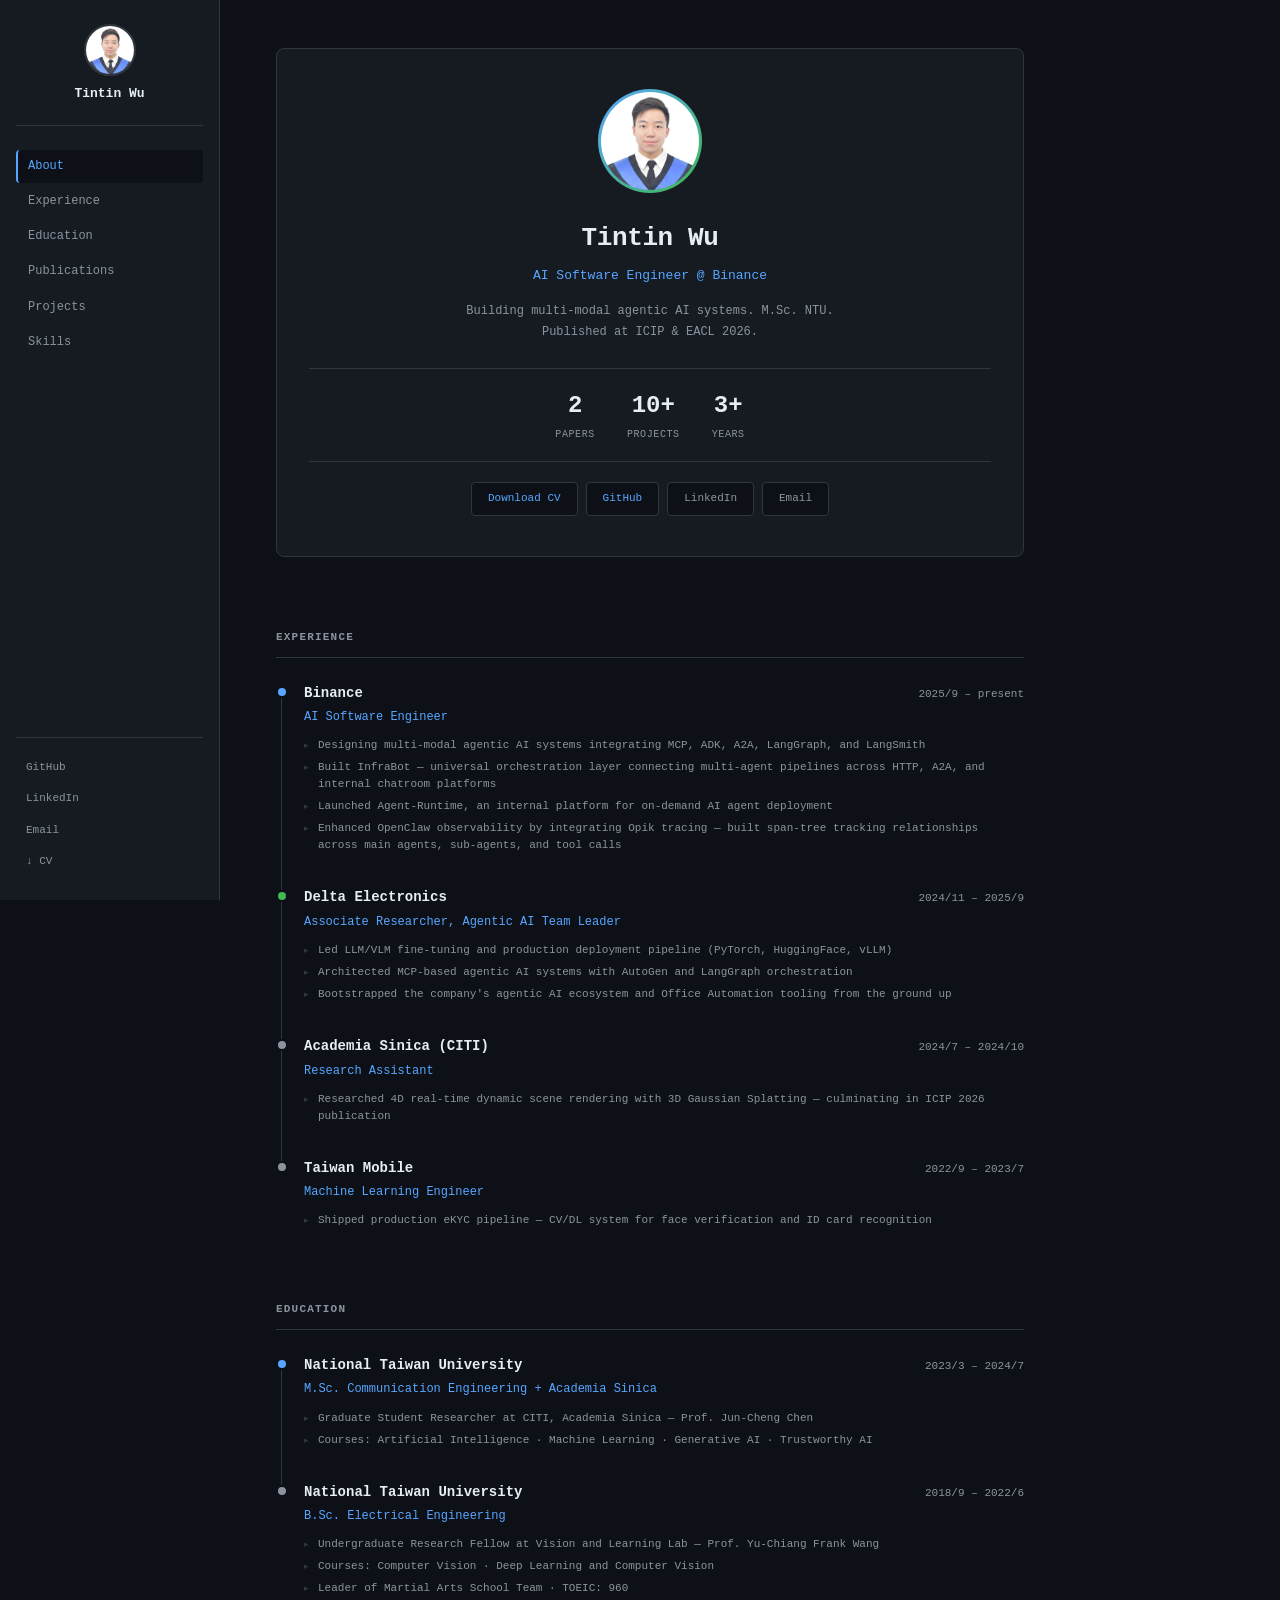
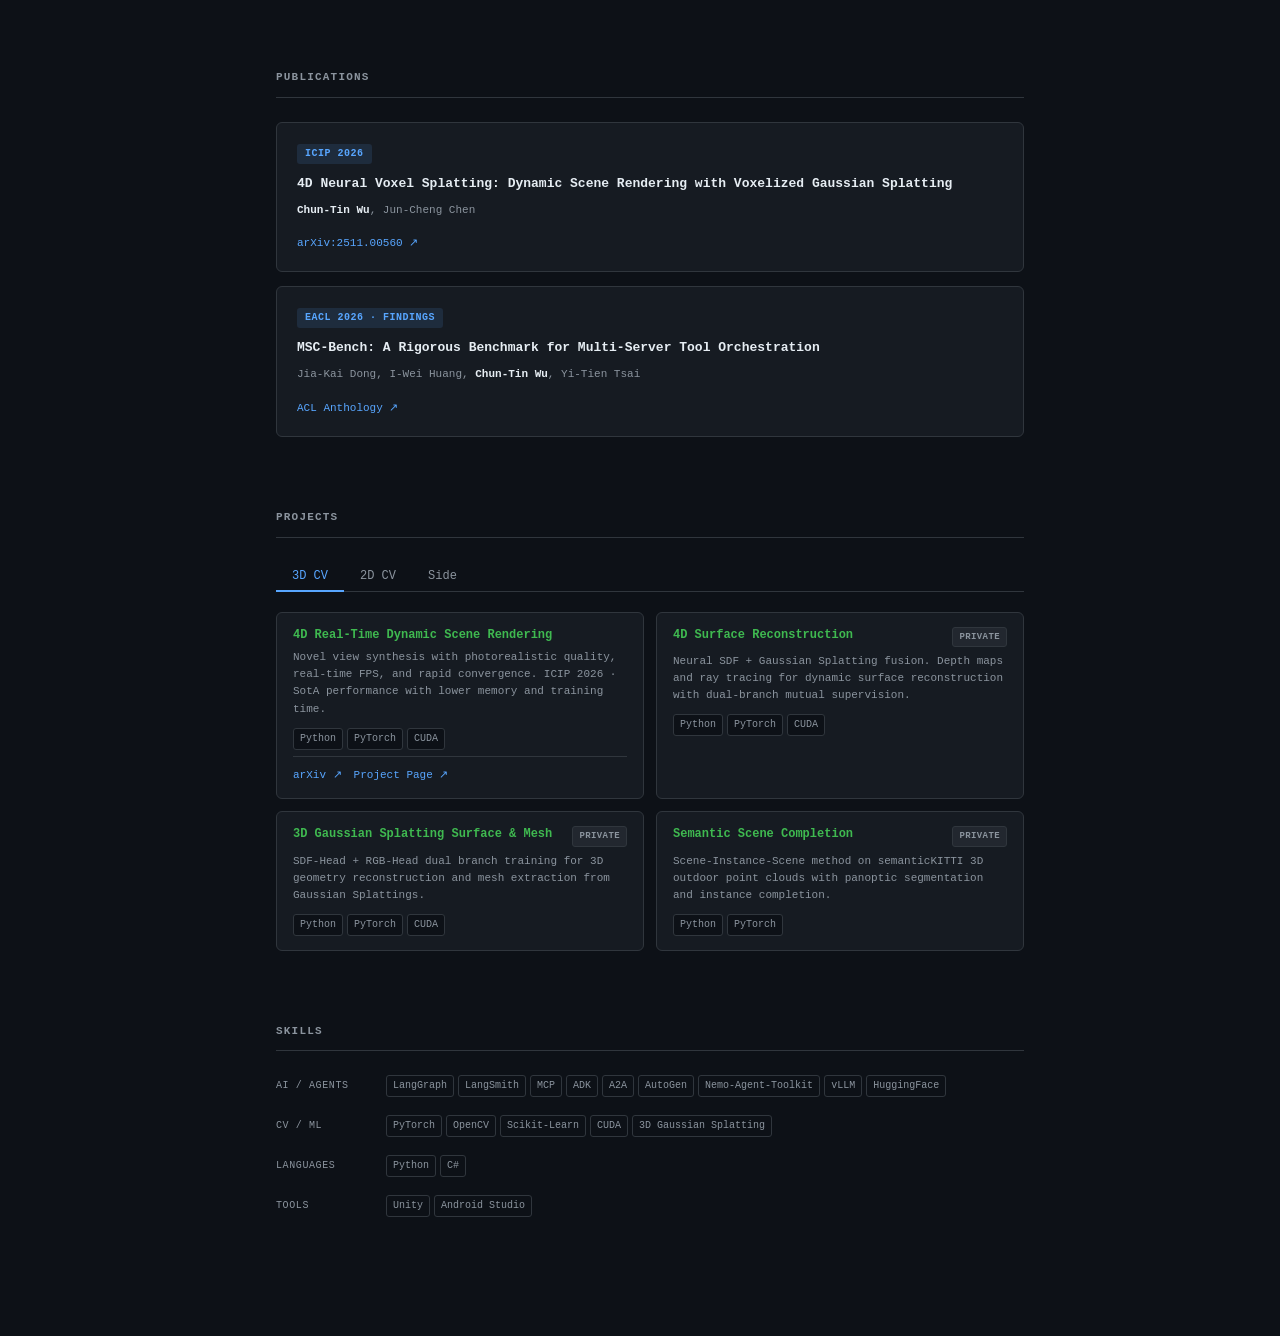
==== commit 2f793611: "fix: increase project-links margin-top to 6px and add aria-label to CV sidebar link Co-Authored-By: " ====
--- a/index.html
+++ b/index.html
@@ -27,7 +27,7 @@
       <a href="https://github.com/Tintin-Wu" target="_blank" rel="noopener" class="icon-link">GitHub</a>
       <a href="https://www.linkedin.com/in/tintin-wu-431780167" target="_blank" rel="noopener" class="icon-link">LinkedIn</a>
       <a href="mailto:tintinwu1999@gmail.com" class="icon-link">Email</a>
-      <a href="assets/tintin-cv.pdf" download="Tintin-Wu-CV.pdf" class="icon-link">↓ CV</a>
+      <a href="assets/tintin-cv.pdf" download="Tintin-Wu-CV.pdf" aria-label="Download CV" class="icon-link">↓ CV</a>
     </div>
   </nav>
 
--- a/style.css
+++ b/style.css
@@ -530,7 +530,7 @@
   gap: 12px;
   padding-top: 10px;
   border-top: 1px solid var(--border);
-  margin-top: 2px;
+  margin-top: 6px;
 }
 
 .project-link {
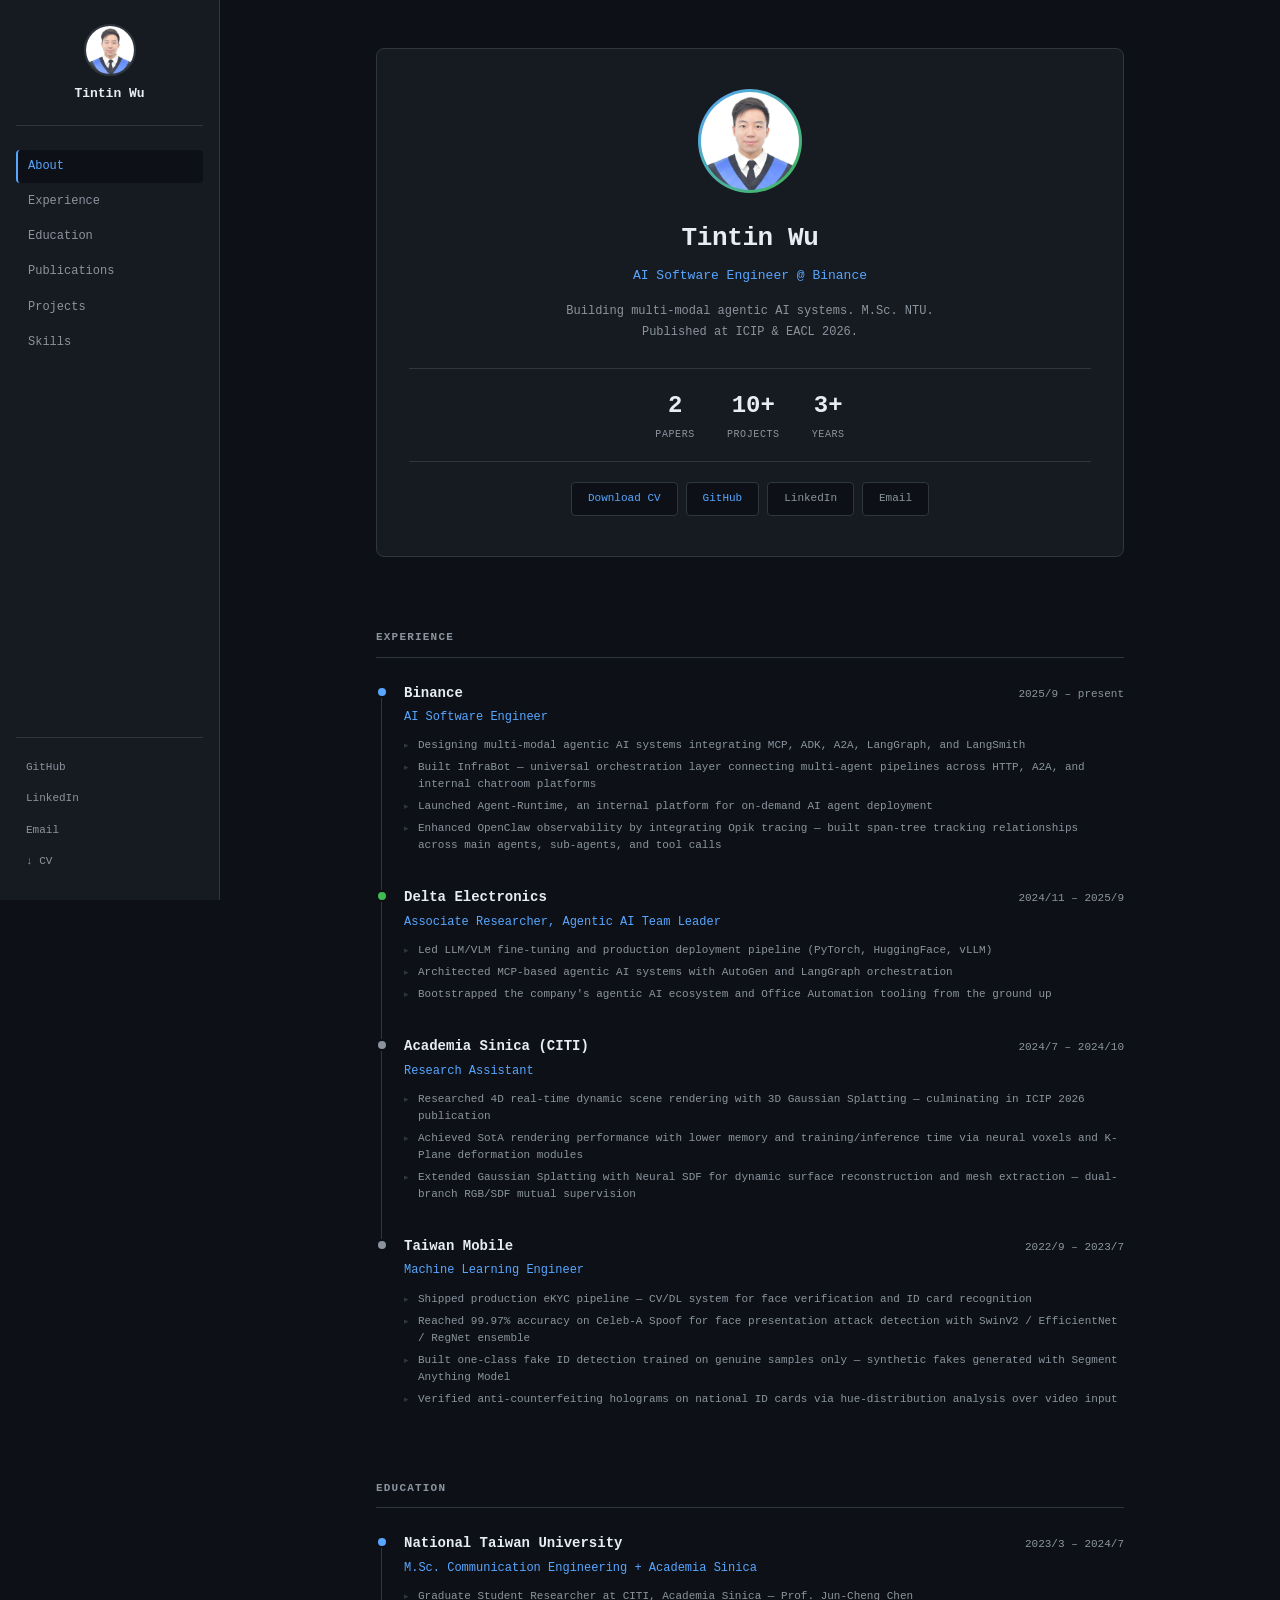
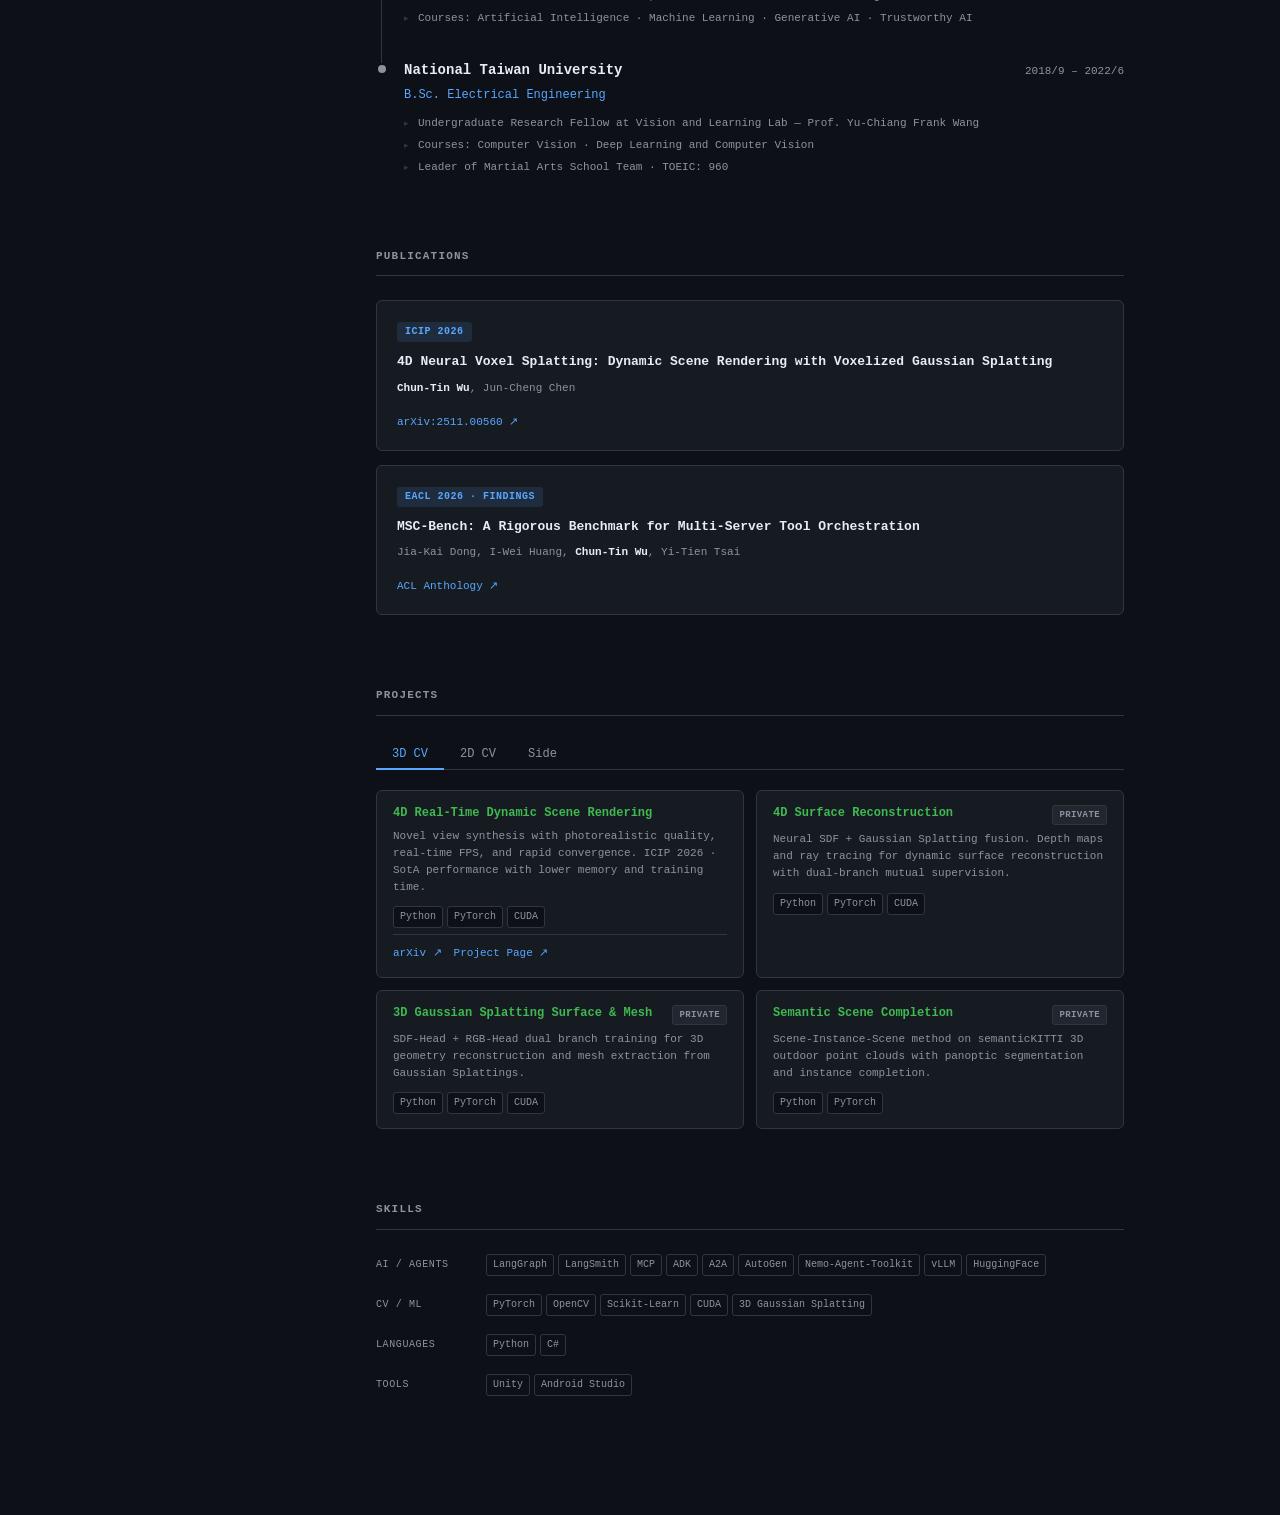
==== commit cdaa636a: "Sync site with updated ATS resume - Replace downloadable CV PDF with new ATS-optimized version - Exp" ====
--- a/index.html
+++ b/index.html
@@ -107,6 +107,8 @@
             <div class="timeline-role">Research Assistant</div>
             <ul class="timeline-bullets">
               <li>Researched 4D real-time dynamic scene rendering with 3D Gaussian Splatting — culminating in ICIP 2026 publication</li>
+              <li>Achieved SotA rendering performance with lower memory and training/inference time via neural voxels and K-Plane deformation modules</li>
+              <li>Extended Gaussian Splatting with Neural SDF for dynamic surface reconstruction and mesh extraction — dual-branch RGB/SDF mutual supervision</li>
             </ul>
           </div>
         </div>
@@ -121,6 +123,9 @@
             <div class="timeline-role">Machine Learning Engineer</div>
             <ul class="timeline-bullets">
               <li>Shipped production eKYC pipeline — CV/DL system for face verification and ID card recognition</li>
+              <li>Reached 99.97% accuracy on Celeb-A Spoof for face presentation attack detection with SwinV2 / EfficientNet / RegNet ensemble</li>
+              <li>Built one-class fake ID detection trained on genuine samples only — synthetic fakes generated with Segment Anything Model</li>
+              <li>Verified anti-counterfeiting holograms on national ID cards via hue-distribution analysis over video input</li>
             </ul>
           </div>
         </div>
@@ -183,7 +188,7 @@
           <span class="pub-venue">EACL 2026 · Findings</span>
           <h3 class="pub-title">MSC-Bench: A Rigorous Benchmark for Multi-Server Tool Orchestration</h3>
           <p class="pub-authors">Jia-Kai Dong, I-Wei Huang, <strong>Chun-Tin Wu</strong>, Yi-Tien Tsai</p>
-          <a href="https://aclanthology.org/" target="_blank" rel="noopener" class="pub-link">ACL Anthology ↗</a>
+          <a href="https://aclanthology.org/2026.findings-eacl.75/" target="_blank" rel="noopener" class="pub-link">ACL Anthology ↗</a>
         </div>
 
       </div>
--- a/style.css
+++ b/style.css
@@ -22,6 +22,8 @@
   font-size: 14px;
   line-height: 1.6;
   display: flex;
+  justify-content: center;
+  padding-left: var(--sidebar-w);
   min-height: 100vh;
 }
 
@@ -117,7 +119,6 @@
 
 /* ── Main content ── */
 .content {
-  margin-left: var(--sidebar-w);
   padding: 48px 56px;
   max-width: 860px;
   width: 100%;
@@ -507,8 +508,12 @@
 
   .sidebar.open { transform: translateX(0); }
 
+  body {
+    padding-left: 0;
+    justify-content: flex-start;
+  }
+
   .content {
-    margin-left: 0;
     padding: 64px 20px 48px;
     max-width: 100%;
   }
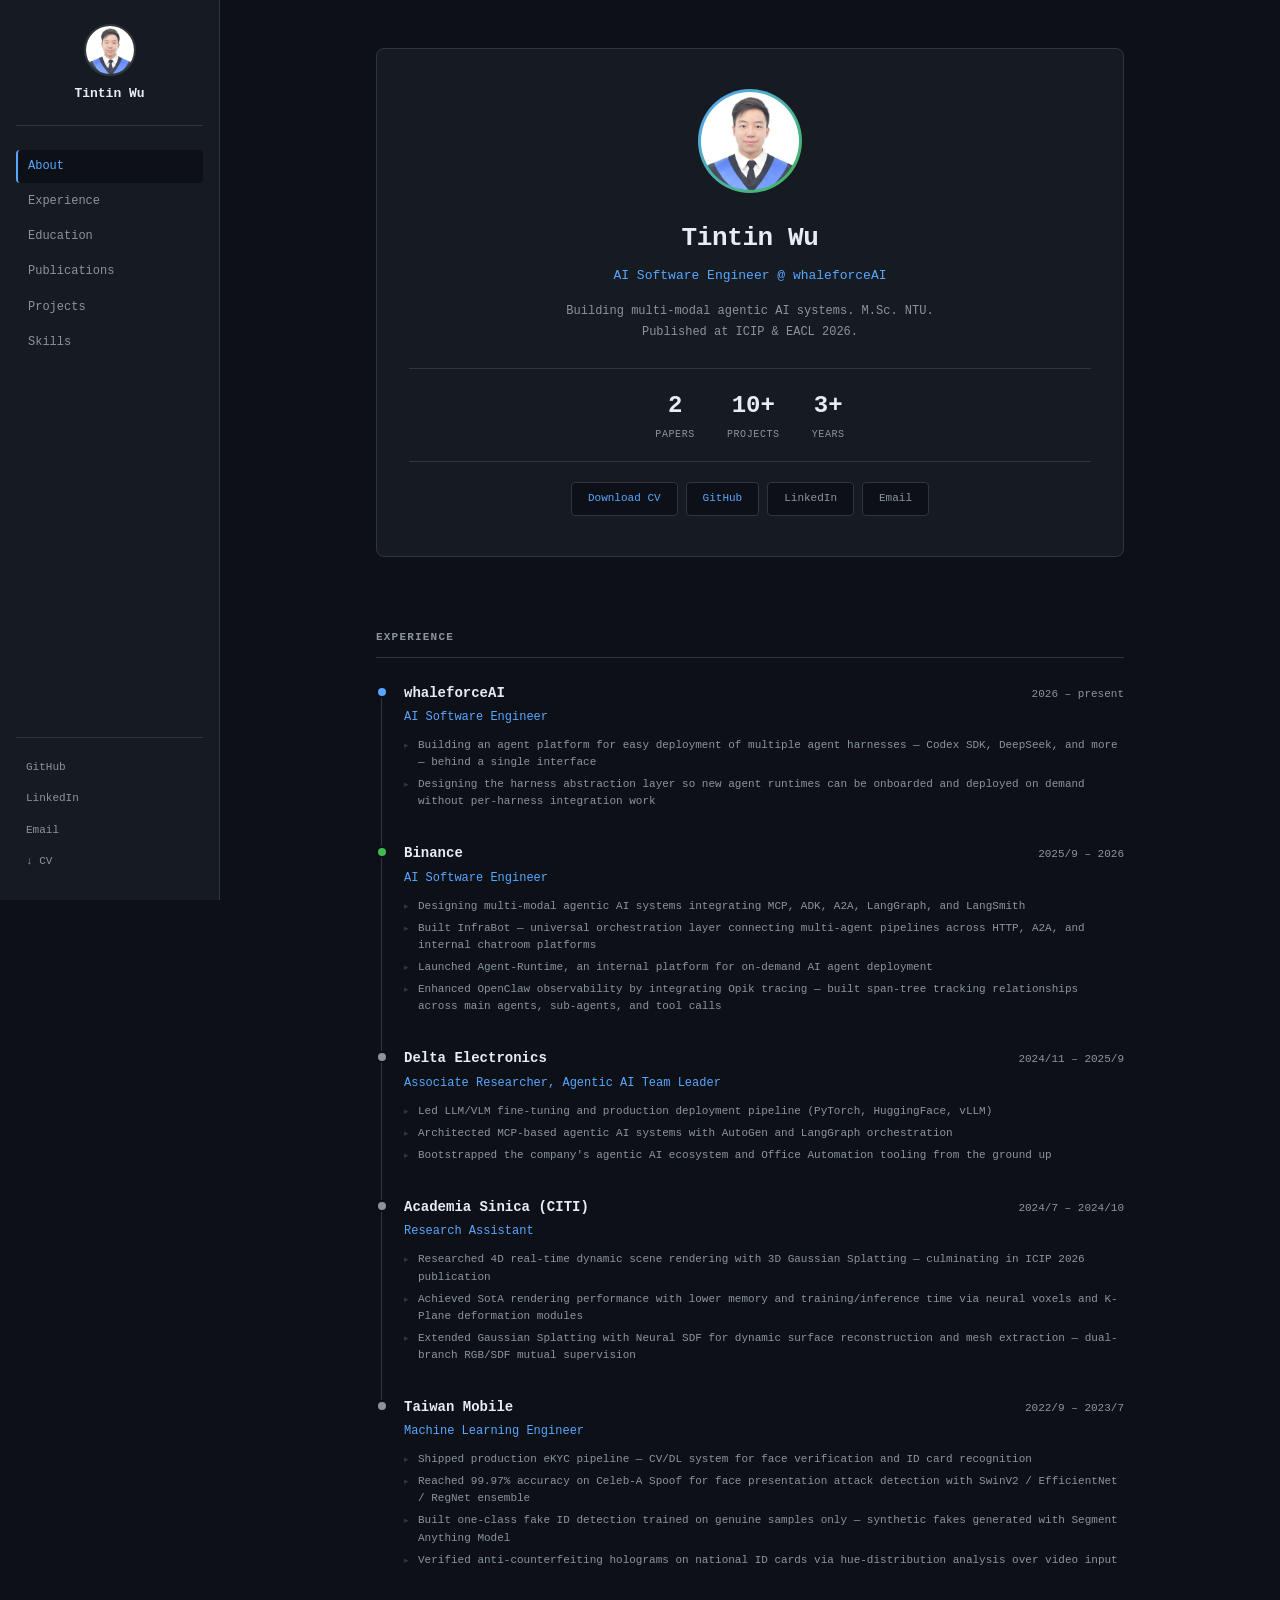
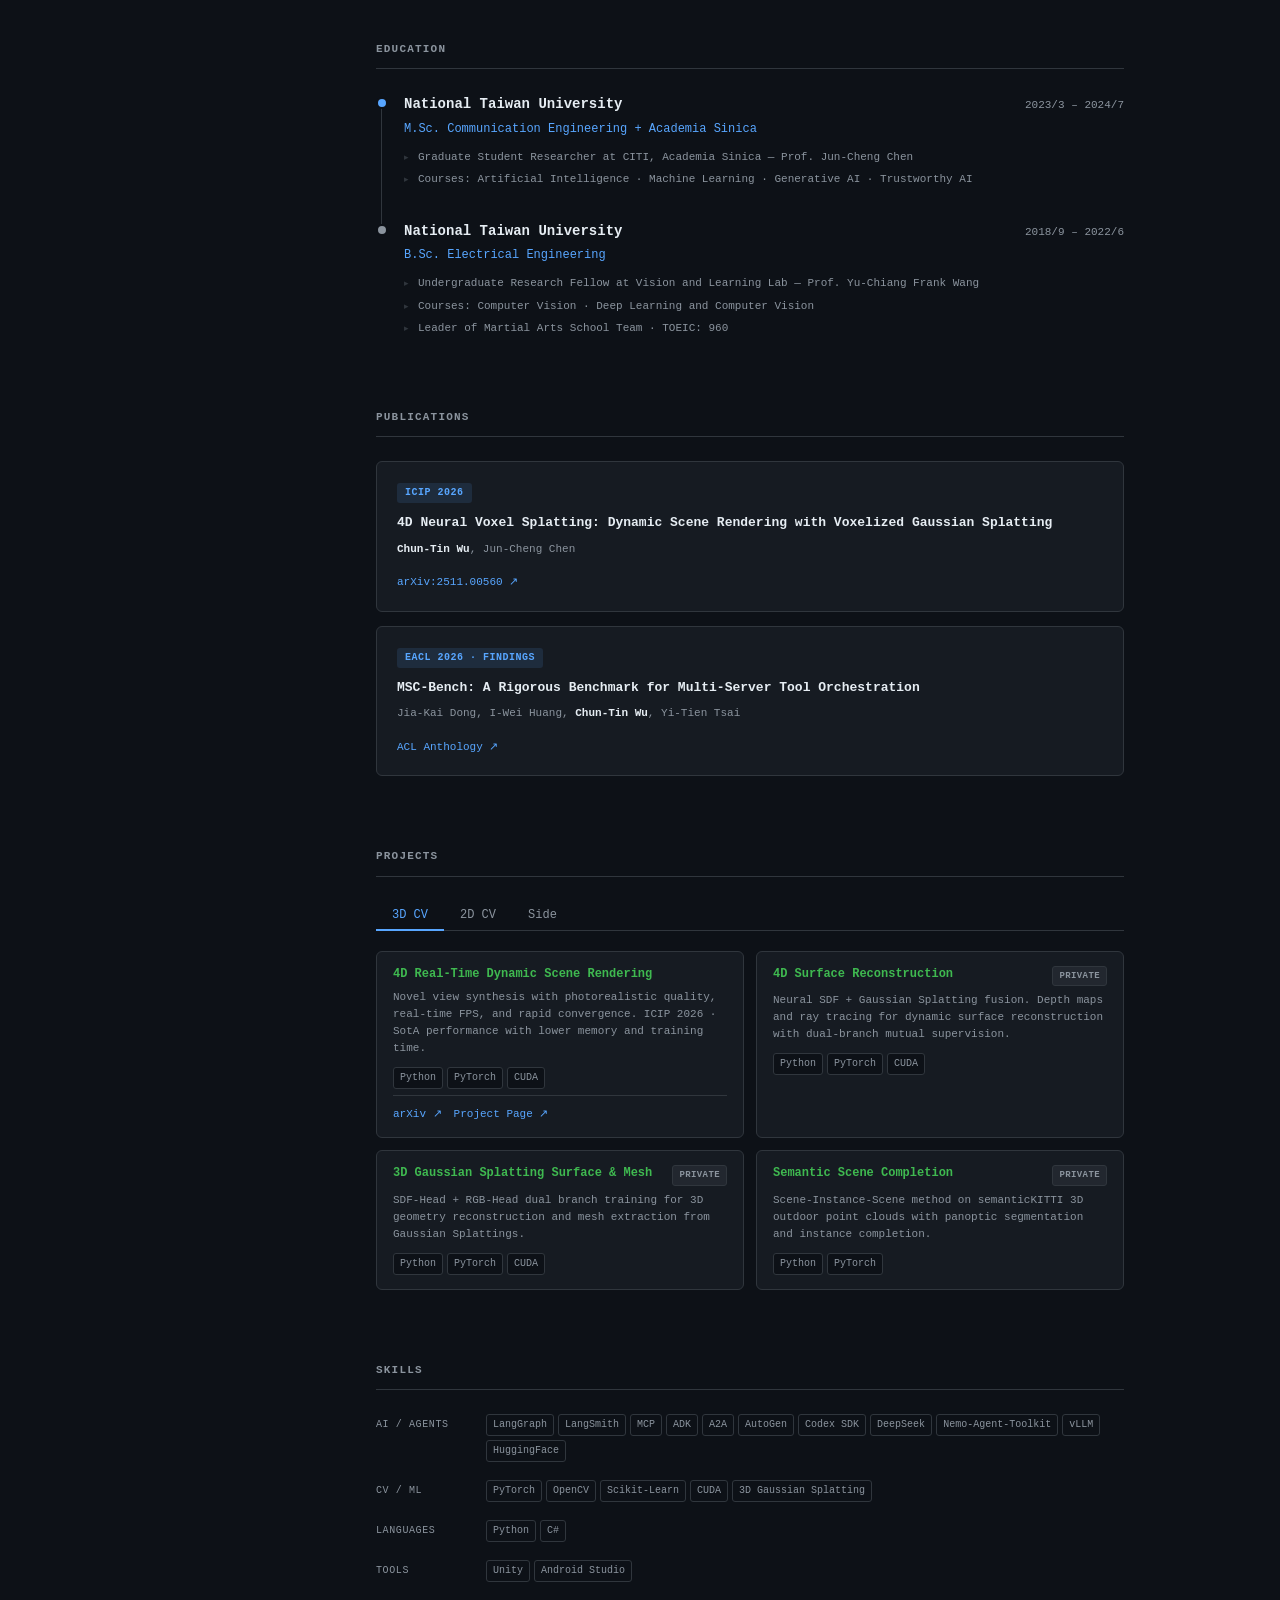
==== commit 620b432d: "Add whaleforceAI as current role and agent platform work - Add whaleforceAI (2026 – present) at the " ====
--- a/index.html
+++ b/index.html
@@ -40,7 +40,7 @@
           <img src="assets/photo.jpg" alt="Tintin Wu" class="hero-photo">
         </div>
         <h1 class="hero-name">Tintin Wu</h1>
-        <p class="hero-title">AI Software Engineer @ Binance</p>
+        <p class="hero-title">AI Software Engineer @ whaleforceAI</p>
         <p class="hero-bio">
           Building multi-modal agentic AI systems. M.Sc. NTU.<br>
           Published at ICIP &amp; EACL 2026.
@@ -68,8 +68,23 @@
           <div class="timeline-dot blue"></div>
           <div class="timeline-content">
             <div class="timeline-header">
+              <span class="timeline-company">whaleforceAI</span>
+              <span class="timeline-period">2026 – present</span>
+            </div>
+            <div class="timeline-role">AI Software Engineer</div>
+            <ul class="timeline-bullets">
+              <li>Building an agent platform for easy deployment of multiple agent harnesses — Codex SDK, DeepSeek, and more — behind a single interface</li>
+              <li>Designing the harness abstraction layer so new agent runtimes can be onboarded and deployed on demand without per-harness integration work</li>
+            </ul>
+          </div>
+        </div>
+
+        <div class="timeline-item">
+          <div class="timeline-dot green"></div>
+          <div class="timeline-content">
+            <div class="timeline-header">
               <span class="timeline-company">Binance</span>
-              <span class="timeline-period">2025/9 – present</span>
+              <span class="timeline-period">2025/9 – 2026</span>
             </div>
             <div class="timeline-role">AI Software Engineer</div>
             <ul class="timeline-bullets">
@@ -82,7 +97,7 @@
         </div>
 
         <div class="timeline-item">
-          <div class="timeline-dot green"></div>
+          <div class="timeline-dot gray"></div>
           <div class="timeline-content">
             <div class="timeline-header">
               <span class="timeline-company">Delta Electronics</span>
@@ -328,6 +343,7 @@
           <div class="skill-tags">
             <span class="tag">LangGraph</span><span class="tag">LangSmith</span><span class="tag">MCP</span>
             <span class="tag">ADK</span><span class="tag">A2A</span><span class="tag">AutoGen</span>
+            <span class="tag">Codex SDK</span><span class="tag">DeepSeek</span>
             <span class="tag">Nemo-Agent-Toolkit</span><span class="tag">vLLM</span><span class="tag">HuggingFace</span>
           </div>
         </div>
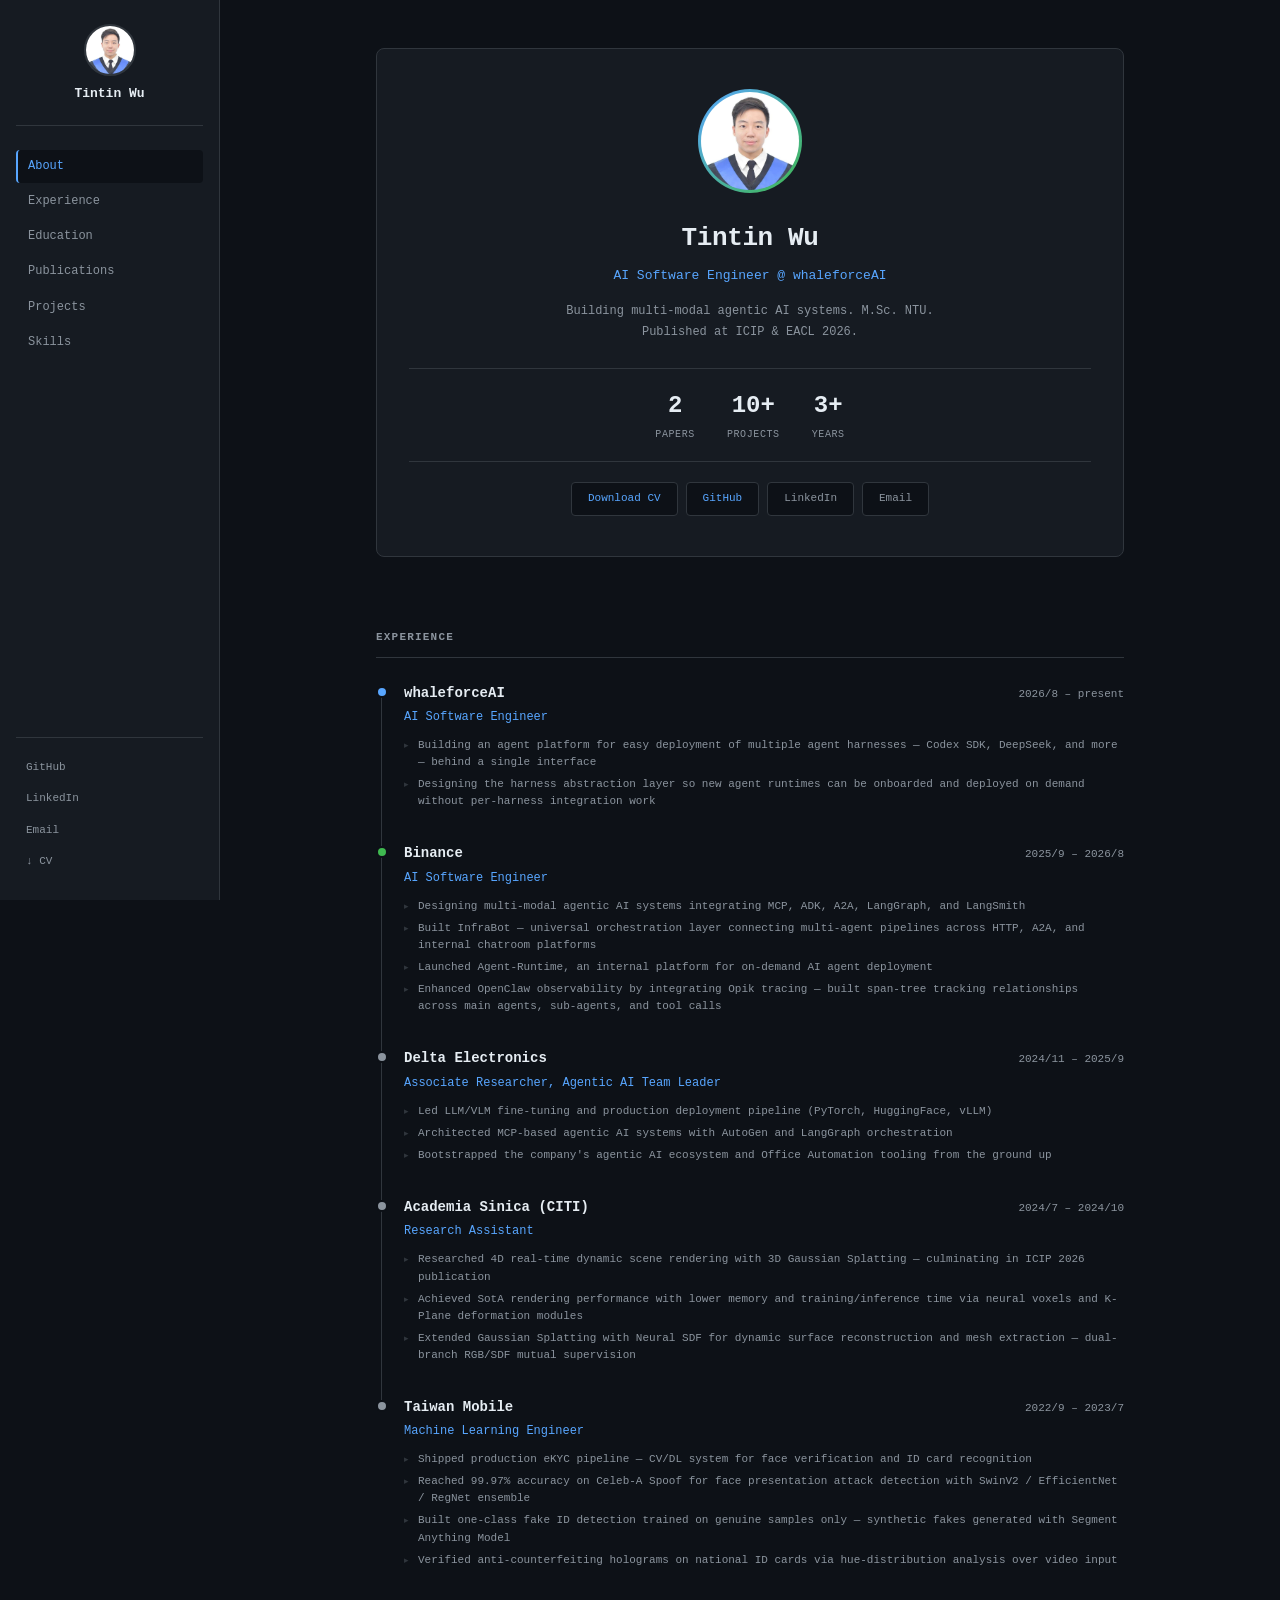
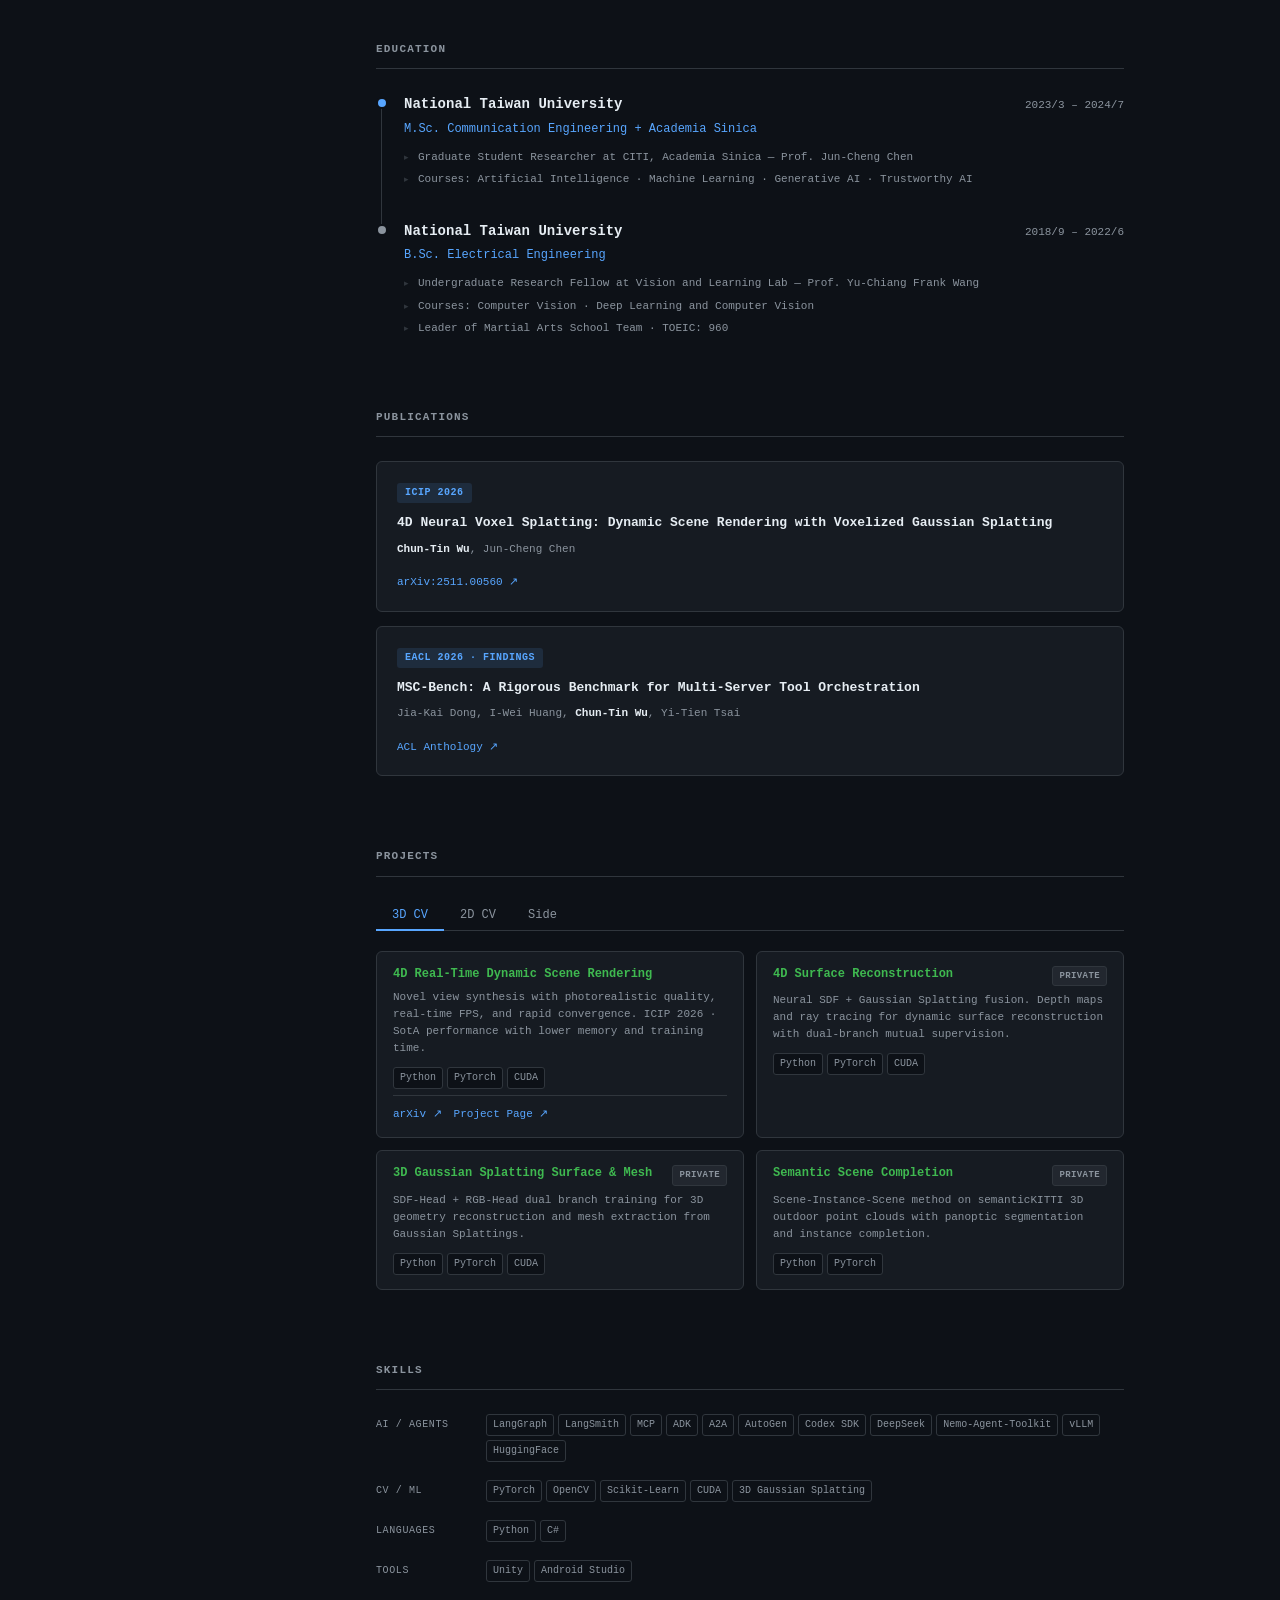
==== commit eab7022e: "Set whaleforceAI start and Binance end to 2026/8 Co-Authored-By: Claude Fable 5.1 <noreply@anthropic" ====
--- a/index.html
+++ b/index.html
@@ -69,7 +69,7 @@
           <div class="timeline-content">
             <div class="timeline-header">
               <span class="timeline-company">whaleforceAI</span>
-              <span class="timeline-period">2026 – present</span>
+              <span class="timeline-period">2026/8 – present</span>
             </div>
             <div class="timeline-role">AI Software Engineer</div>
             <ul class="timeline-bullets">
@@ -84,7 +84,7 @@
           <div class="timeline-content">
             <div class="timeline-header">
               <span class="timeline-company">Binance</span>
-              <span class="timeline-period">2025/9 – 2026</span>
+              <span class="timeline-period">2025/9 – 2026/8</span>
             </div>
             <div class="timeline-role">AI Software Engineer</div>
             <ul class="timeline-bullets">
